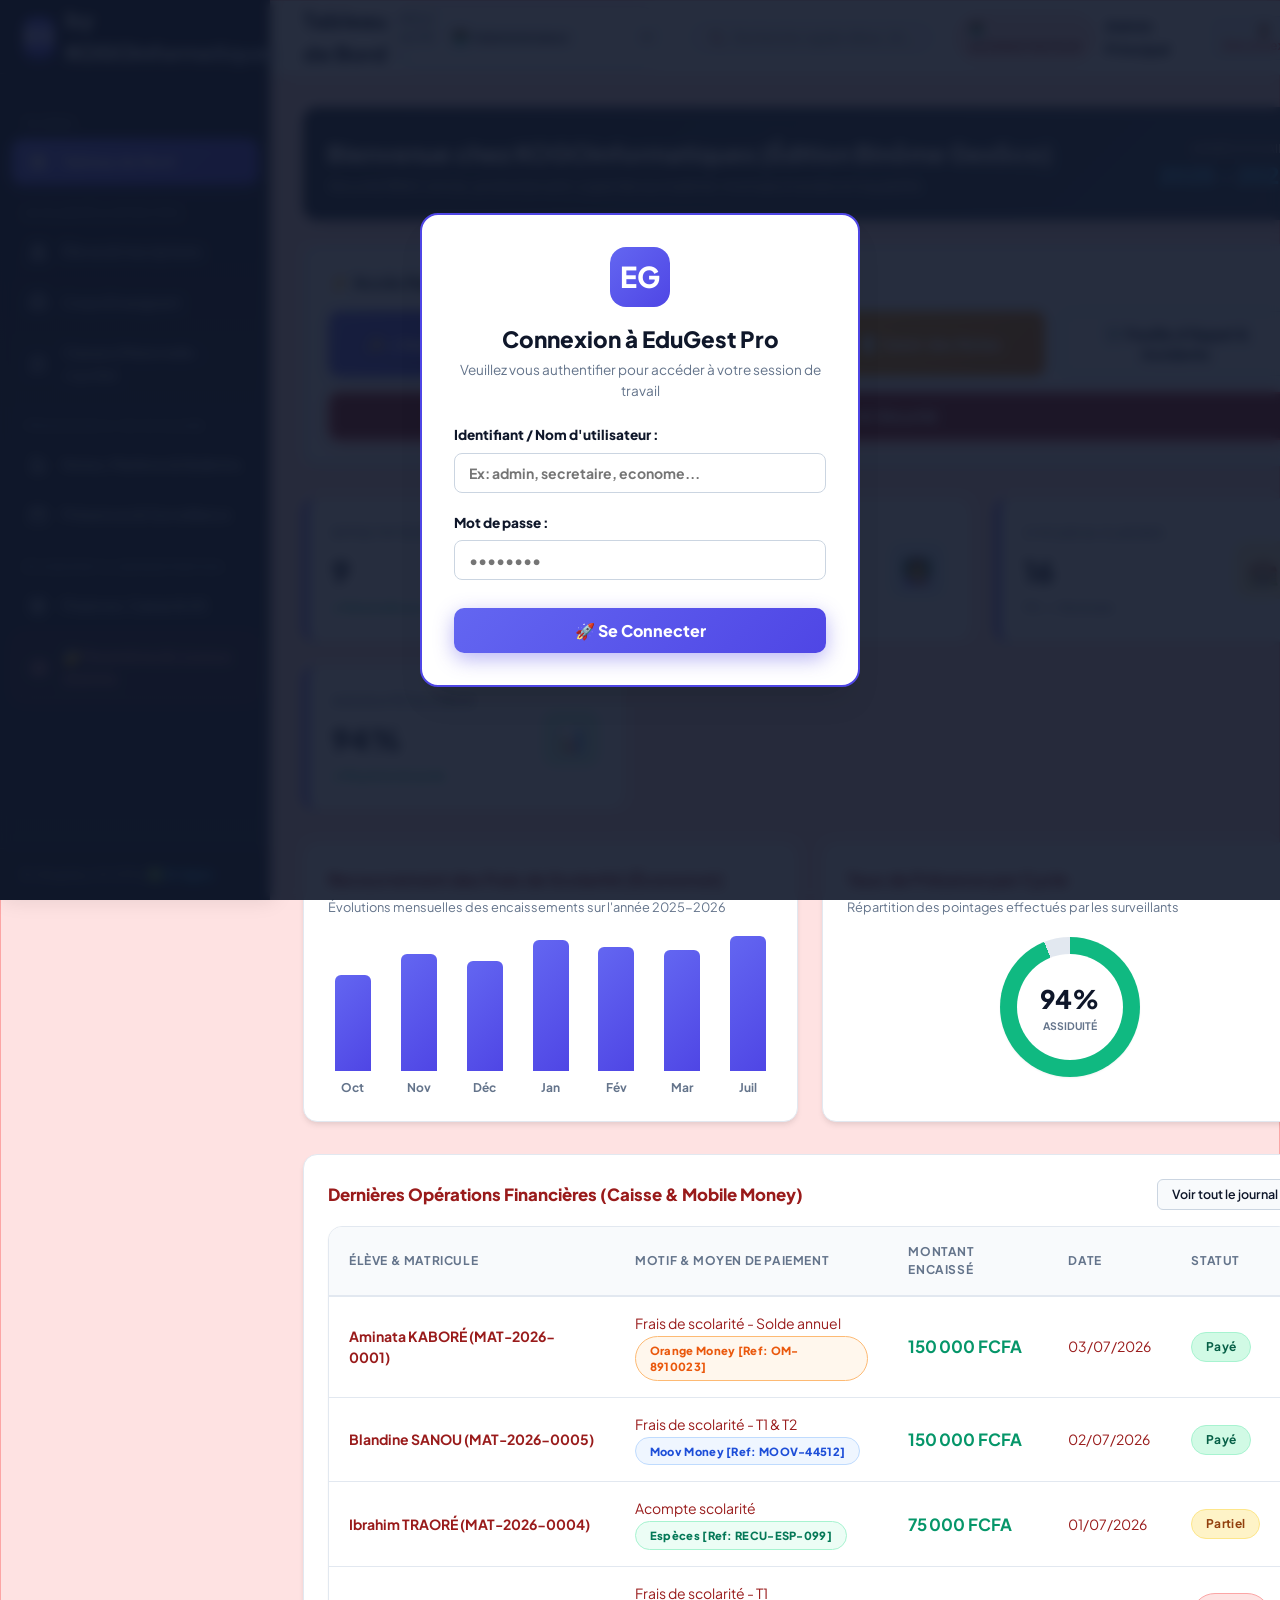
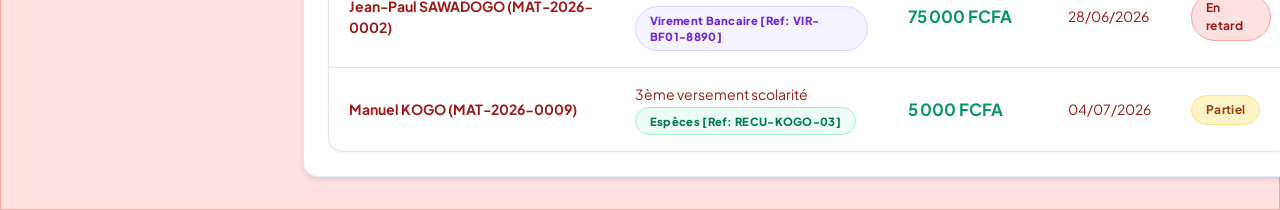
==== index.html @ 4f27eb89 "GestScolaire - Systeme de gestion scolaire multi-annees" ====
<!DOCTYPE html>
<html lang="fr">
<head>
  <meta charset="UTF-8">
  <meta name="viewport" content="width=device-width, initial-scale=1.0">
  <title>KOGOinformatiques (Maternelle à Lycée)</title>
  <link rel="stylesheet" href="styles.css?v=14.0">
</head>
<body class="role-admin">
  <div class="app-container">
    
    <!-- BARRE LATÉRALE DE NAVIGATION -->
    <aside class="sidebar">
      <div class="sidebar-header">
        <div class="logo-icon">EG</div>
        <span class="logo-text">by KOGOinformatiques</span>
      </div>
      
      <nav class="nav-menu">
        <div class="nav-section-title">Global</div>
        <a href="#" class="nav-item active" data-view="dashboard">
          <svg class="nav-icon" fill="none" stroke="currentColor" viewBox="0 0 24 24"><path stroke-linecap="round" stroke-linejoin="round" stroke-width="2" d="M4 6a2 2 0 012-2h2a2 2 0 012 2v2a2 2 0 01-2 2H6a2 2 0 01-2-2V6zM14 6a2 2 0 012-2h2a2 2 0 012 2v2a2 2 0 01-2 2h-2a2 2 0 01-2-2V6zM4 16a2 2 0 012-2h2a2 2 0 012 2v2a2 2 0 01-2 2H6a2 2 0 01-2-2v-2zM14 16a2 2 0 012-2h2a2 2 0 012 2v2a2 2 0 01-2 2h-2a2 2 0 01-2-2V6z"></path></svg>
          Tableau de Bord
        </a>
        
        <div class="nav-section-title">Scolarité & Effectifs</div>
        <a href="#" class="nav-item" data-view="students">
          <svg class="nav-icon" fill="none" stroke="currentColor" viewBox="0 0 24 24"><path stroke-linecap="round" stroke-linejoin="round" stroke-width="2" d="M12 4.354a4 4 0 110 5.292M15 21H3v-1a6 6 0 0112 0v1zm0 0h6v-1a6 6 0 00-9-5.197M13 7a4 4 0 11-8 0 4 4 0 018 0z"></path></svg>
          Élèves & Inscriptions
        </a>
        <a href="#" class="nav-item" data-view="teachers">
          <svg class="nav-icon" fill="none" stroke="currentColor" viewBox="0 0 24 24"><path stroke-linecap="round" stroke-linejoin="round" stroke-width="2" d="M21 13.255A23.931 23.931 0 0112 15c-3.183 0-6.22-.62-9-1.745M16 6V4a2 2 0 00-2-2h-4a2 2 0 00-2 2v2m4 6h.01M5 20h14a2 2 0 002-2V8a2 2 0 00-2-2H5a2 2 0 00-2 2v10a2 2 0 002 2z"></path></svg>
          Corps Enseignant
        </a>
        <a href="#" class="nav-item" data-view="classes">
          <svg class="nav-icon" fill="none" stroke="currentColor" viewBox="0 0 24 24"><path stroke-linecap="round" stroke-linejoin="round" stroke-width="2" d="M19 21V5a2 2 0 00-2-2H7a2 2 0 00-2 2v16m14 0h2m-2 0h-5m-9 0H3m2 0h5M9 7h1m-1 4h1m4-4h1m-1 4h1m-5 10v-5a1 1 0 011-1h2a 2 0 011 1v5m-4 0h4"></path></svg>
          Classes (Maternelle->Lycée)
        </a>
        
        <div class="nav-section-title">Pédagogie & Vie Scolaire</div>
        <a href="#" class="nav-item" data-view="grades">
          <svg class="nav-icon" fill="none" stroke="currentColor" viewBox="0 0 24 24"><path stroke-linecap="round" stroke-linejoin="round" stroke-width="2" d="M9 12h6m-6 4h6m2 5H7a2 2 0 01-2-2V5a2 2 0 012-2h5.586a1 1 0 01.707.293l5.414 5.414a1 1 0 01.293.707V19a2 2 0 01-2 2z"></path></svg>
          Notes, Matières & Bulletins
        </a>
        <a href="#" class="nav-item" data-view="attendance">
          <svg class="nav-icon" fill="none" stroke="currentColor" viewBox="0 0 24 24"><path stroke-linecap="round" stroke-linejoin="round" stroke-width="2" d="M8 7V3m8 4V3m-9 8h10M5 21h14a2 2 0 002-2V7a2 2 0 00-2-2H5a2 2 0 00-2 2v12a2 2 0 002 2z"></path></svg>
          Présences & Surveillance
        </a>
        
        <div class="nav-section-title">Économat & Administration</div>
        <a href="#" class="nav-item" data-view="finance">
          <svg class="nav-icon" fill="none" stroke="currentColor" viewBox="0 0 24 24"><path stroke-linecap="round" stroke-linejoin="round" stroke-width="2" d="M12 8c-1.657 0-3 .895-3 2s1.343 2 3 2 3 .895 3 2-1.343 2-3 2m0-8c1.11 0 2.08.402 2.599 1M12 8V7m0 1v8m0 0v1m0-1c-1.11 0-2.08-.402-2.599-1M21 12a9 9 0 11-18 0 9 9 0 0118 0z"></path></svg>
          Finances, Caisse & A5
        </a>
        
        <!-- ONGLET STRICTEMENT RÉSÉRVÉ À L'ADMINISTRATEUR GÉNÉRAL -->
        <a href="#" class="nav-item btn-admin-only" data-view="settings" style="border:1px dashed #ef4444; background:rgba(239, 68, 68, 0.08); color:#fca5a5;">
          <svg class="nav-icon" fill="none" stroke="currentColor" viewBox="0 0 24 24"><path stroke-linecap="round" stroke-linejoin="round" stroke-width="2" d="M10.325 4.317c.426-1.756 2.924-1.756 3.35 0a1.724 1.724 0 002.573 1.066c1.543-.94 3.31.826 2.37 2.37a1.724 1.724 0 001.065 2.572c1.756.426 1.756 2.924 0 3.35a1.724 1.724 0 00-1.066 2.573c.94 1.543-.826 3.31-2.37 2.37a1.724 1.724 0 00-2.572 1.065c-.426 1.756-2.924 1.756-3.35 0a1.724 1.724 0 00-2.573-1.066c-1.543.94-3.31-.826-2.37-2.37a1.724 1.724 0 00-1.065-2.572c-1.756-.426-1.756-2.924 0-3.35a1.724 1.724 0 001.066-2.573c-.94-1.543.826-3.31 2.37-2.37.996.608 2.296.07 2.572-1.065z"></path><path stroke-linecap="round" stroke-linejoin="round" stroke-width="2" d="M15 12a3 3 0 11-6 0 3 3 0 016 0z"></path></svg>
          🔐 Paramètres & Licence (Admin)
        </a>
      </nav>
      
      <div class="sidebar-footer">
        <span>St-Exupéry v14.0 Pro</span>
        <span style="color: #38bdf8; font-weight:700;">🟢 En ligne</span>
      </div>
    </aside>

    <!-- ZONE DU CONTENU PRINCIPAL -->
    <main class="main-content">
      <header class="header">
        <div class="header-left">
          <h1 id="page-title" class="page-title">Tableau de Bord</h1>
        </div>
        
        <div class="header-right">
          <!-- Bascule rapide facultative (Mode démo) -->
          <div class="role-selector-container" title="Bascule de test rapide (Mode démo)">
            <span style="font-size:0.75rem; color:var(--text-muted); font-weight:700;">RÔLE ACTIF :</span>
            <select id="role-selector">
              <option value="admin">🧑‍💻 Administrateur</option>
              <option value="secretaire">📋 Secrétaire</option>
              <option value="econome">💰 Économe</option>
              <option value="surveillant">🛡️ Surveillant</option>
              <option value="professeur">👨‍🏫 Enseignant</option>
              <option value="direction">👔 Directeur (Lecture Seule)</option>
            </select>
          </div>

          <div class="search-bar">
            <svg width="18" height="18" fill="none" stroke="currentColor" viewBox="0 0 24 24"><path stroke-linecap="round" stroke-linejoin="round" stroke-width="2" d="M21 21l-6-6m2-5a7 7 0 11-14 0 7 7 0 0114 0z"></path></svg>
            <input type="text" id="global-search" placeholder="Recherche rapide élève, ID...">
          </div>
          
          <!-- AFFICHAGE SESSION COMPTE CONNEXION -->
          <div class="user-profile" style="display:flex; align-items:center; gap:10px;">
            <span id="active-role-badge" class="role-badge-display role-admin">🧑‍💻 Administrateur</span>
            <span id="logged-user-name" style="font-weight:800; font-size:0.95rem; color:var(--text-main);">Admin Principal</span>
            <button class="btn-logout" onclick="logout()" title="Déconnexion sécurisée">
              🚪 Déconnexion
            </button>
          </div>
        </div>
      </header>

      <!-- CORPS DE LA PAGE -->
      <div class="page-body">

        <!-- ================= VUE 1: TABLEAU DE BORD ================= -->
        <section id="view-dashboard" class="view-section active">
          <div style="background:linear-gradient(135deg, #1e293b, #334155); color:white; padding:1.5rem; border-radius:var(--radius); margin-bottom:1.5rem; display:flex; justify-content:space-between; align-items:center; box-shadow:var(--shadow-lg);">
            <div>
              <h2 style="font-size:1.5rem; font-weight:800; margin:4px 0;">Bienvenue chez KOGOinformatiques (Édition Binôme GesSco)</h2>
              <p style="font-size:0.875rem; opacity:0.85;">Sécurité RBAC stricte, protection anti-copie liée au matériel, monnaie à rendre et traçabilité.</p>
            </div>
            <div style="text-align:right;">
              <span style="font-size:0.75rem; opacity:0.8;">ANNÉE SCOLAIRE</span>
              <div style="font-size:1.4rem; font-weight:900; color:#38bdf8;">2025 - 2026</div>
            </div>
          </div>

          <!-- BOUTONS D'ACTION RAPIDE DIRECTS SUR LE DASHBOARD -->
          <div class="card" style="margin-bottom:2rem; background:#f8fafc; border:2px solid var(--primary-light);">
            <h3 style="font-size:1.05rem; font-weight:900; margin-bottom:1rem; color:#1e293b;">⚡ Accès Rapide & Actions Immédiates</h3>
            <div style="display:flex; gap:1rem; flex-wrap:wrap;">
              <button class="btn btn-primary btn-secretaire-only" onclick="openAddStudentModal();" style="flex:1; min-width:200px; padding:12px; font-size:0.95rem; font-weight:800;">✨ + Inscrire un Élève</button>
              <button class="btn btn-success btn-econome-only" onclick="openAddPaymentModal();" style="flex:1; min-width:200px; padding:12px; font-size:0.95rem; font-weight:800;">💰 + Encaisser un Versement</button>
              <button class="btn btn-warning btn-prof-only" onclick="switchView('grades');" style="flex:1; min-width:200px; padding:12px; font-size:0.95rem; font-weight:800;">📝 Saisir des Notes</button>
              <button class="btn btn-secondary" onclick="switchView('attendance');" style="flex:1; min-width:200px; padding:12px; font-size:0.95rem; font-weight:800;">🛡️ Feuille d'Appel & Incidents</button>
              <button class="btn btn-primary btn-admin-only" onclick="switchView('settings');" style="flex:1; min-width:200px; padding:12px; font-size:0.95rem; font-weight:900; background:#991b1b; border:2px solid #ef4444; color:white; box-shadow:0 4px 15px rgba(239, 68, 68, 0.4);">🔐 Paramètres, Licence & Sécurité</button>
            </div>
          </div>

          <div class="grid-4">
            <div class="card stat-card">
              <div class="stat-info">
                <h3>Effectif Élèves</h3>
                <div id="stat-students" class="stat-value">--</div>
                <div class="stat-trend trend-up">↗ Maternelle au Lycée</div>
              </div>
              <div class="stat-icon icon-indigo">🎓</div>
            </div>
            <div class="card stat-card">
              <div class="stat-info">
                <h3>Professeurs</h3>
                <div id="stat-teachers" class="stat-value">--</div>
                <div class="stat-trend trend-up">↗ 100% actifs</div>
              </div>
              <div class="stat-icon icon-blue">👩‍🏫</div>
            </div>
            <div class="card stat-card">
              <div class="stat-info">
                <h3>Cycles & Classes</h3>
                <div id="stat-classes" class="stat-value">16</div>
                <div class="stat-trend" style="color:var(--text-muted);">PS -> Terminale</div>
              </div>
              <div class="stat-icon icon-orange">🏫</div>
            </div>
            <div class="card stat-card">
              <div class="stat-info">
                <h3>Assiduité Globale</h3>
                <div id="stat-attendance" class="stat-value">--</div>
                <div class="stat-trend trend-up">↗ Moyenne du lycée</div>
              </div>
              <div class="stat-icon icon-green">📊</div>
            </div>
          </div>

          <div class="grid-2">
            <div class="card">
              <h3 style="font-size:1.05rem; font-weight:800; margin-bottom:0.35rem;">Recouvrement des Frais de Scolarité (Économat)</h3>
              <p style="font-size:0.8rem; color:var(--text-muted);">Évolutions mensuelles des encaissements sur l'année 2025-2026</p>
              <div id="chart-revenue-container"></div>
            </div>
            <div class="card">
              <h3 style="font-size:1.05rem; font-weight:800; margin-bottom:0.35rem;">Taux de Présence par Cycle</h3>
              <p style="font-size:0.8rem; color:var(--text-muted);">Répartition des pointages effectués par les surveillants</p>
              <div id="chart-attendance-container"></div>
            </div>
          </div>

          <div class="card">
            <div style="display:flex; justify-content:space-between; align-items:center; margin-bottom:1rem;">
              <h3 style="font-size:1.05rem; font-weight:800;">Dernières Opérations Financières (Caisse & Mobile Money)</h3>
              <button class="btn btn-secondary btn-sm" onclick="switchView('finance')">Voir tout le journal</button>
            </div>
            <div class="table-container">
              <table>
                <thead>
                  <tr>
                    <th>Élève & Matricule</th>
                    <th>Motif & Moyen de Paiement</th>
                    <th>Montant Encaissé</th>
                    <th>Date</th>
                    <th>Statut</th>
                  </tr>
                </thead>
                <tbody id="dashboard-recent-activity"></tbody>
              </table>
            </div>
          </div>
        </section>

        <!-- ================= VUE 2: GESTION DES ÉLÈVES ================= -->
        <section id="view-students" class="view-section">
          <div class="filter-toolbar">
            <div class="filter-group">
              <input type="text" id="student-search" class="form-control" placeholder="Recherche nom, matricule..." style="width: 220px;">
              
              <select id="filter-cycle" class="form-control" style="width: 160px;">
                <option value="">Tous les cycles</option>
                <option value="maternelle">Maternelle</option>
                <option value="primaire">Primaire</option>
                <option value="college">Collège</option>
                <option value="lycee">Lycée</option>
              </select>

              <select id="filter-class" class="form-control" style="width: 180px;">
                <option value="">Toutes les classes</option>
              </select>
            </div>
            
            <div style="display:flex; gap:0.75rem; flex-wrap:wrap;">
              <button class="btn btn-primary btn-secretaire-only" onclick="openAddStudentModal()" style="font-size:0.95rem; font-weight:800;">✨ + Inscrire un nouvel élève</button>
              <button class="btn btn-warning btn-admin-only" onclick="promoteAllStudents()" title="Passage automatique en fin d'année">🚀 Passage de classe (Fin d'année)</button>
            </div>
          </div>

          <div class="table-container shadow-sm">
            <table>
              <thead>
                <tr>
                  <th>Matricule & Photo</th>
                  <th>Nom & Prénom / Naissance</th>
                  <th>Classe</th>
                  <th>Cycle</th>
                  <th>Moy. Passée</th>
                  <th>Scolarité / Solde</th>
                  <th>Filiation (Papa & Maman)</th>
                  <th>Actions & QR</th>
                </tr>
              </thead>
              <tbody id="students-table-body"></tbody>
            </table>
          </div>
        </section>

        <!-- ================= VUE 3: PROFESSEURS ================= -->
        <section id="view-teachers" class="view-section">
          <div class="filter-toolbar">
            <div>
              <h3 style="font-weight:800; font-size:1.1rem;">Répertoire du Personnel Enseignant</h3>
              <p style="font-size:0.8rem; color:var(--text-muted);">Enseignants autorisés à saisir les présences et les notes selon leurs classes</p>
            </div>
            <button class="btn btn-primary btn-admin-only" onclick="openAddTeacherModal()">✨ + Ajouter un enseignant</button>
          </div>
          <div class="table-container shadow-sm">
            <table>
              <thead>
                <tr>
                  <th>Nom de l'Enseignant</th>
                  <th>Matière Enseignée</th>
                  <th>Email Professionnel</th>
                  <th>Téléphone</th>
                  <th>Classes Assignées</th>
                  <th>Actions</th>
                </tr>
              </thead>
              <tbody id="teachers-table-body"></tbody>
            </table>
          </div>
        </section>

        <!-- ================= VUE 4: CLASSES & COURS ================= -->
        <section id="view-classes" class="view-section">
          <div style="margin-bottom:1.5rem; display:flex; justify-content:space-between; align-items:center;">
            <div>
              <h3 style="font-weight:800; font-size:1.2rem;">Panorama des 16 classes (Maternelle au Lycée)</h3>
              <p style="color:var(--text-muted); font-size:0.875rem;">Consultez l'état des lieux par classe ou effectuez un scan QR instantané.</p>
            </div>
          </div>
          <div id="classes-grid-container" class="grid-4"></div>
        </section>

        <!-- ================= VUE 5: NOTES, MATIÈRES & BULLETINS ================= -->
        <section id="view-grades" class="view-section">
          
          <div class="section-switcher" style="display:flex; gap:10px; margin-bottom:1.5rem; flex-wrap:wrap;">
            <button class="btn btn-secondary switch-btn active" data-target="panel-grades-entry" style="font-size:0.95rem; font-weight:800; padding:12px 20px;">📝 1. Saisie et Dépôt des Notes (Professeurs)</button>
            <button class="btn btn-secondary switch-btn" data-target="panel-subjects-config" style="font-size:0.95rem; font-weight:800; padding:12px 20px;">⚙️ 2. Configurer Matières & Coefficients (Flexibilité)</button>
            <button class="btn btn-secondary switch-btn" data-target="panel-bulletins-print" style="font-size:0.95rem; font-weight:800; padding:12px 20px;">📄 3. Générer Bulletin Officiel (A4)</button>
          </div>

          <div id="panel-grades-entry" class="sub-panel active">
            <div class="card" style="margin-bottom:1.5rem; border-left:6px solid var(--primary); background:#f8fafc;">
              <div style="display:flex; justify-content:space-between; align-items:center; flex-wrap:wrap; gap:15px;">
                <div>
                  <h3 style="font-weight:900; font-size:1.15rem; color:#0f172a; margin-bottom:4px;">📝 Espace Enseignants : Saisie des Devoirs et Compositions</h3>
                  <p style="font-size:0.85rem; color:#475569;">Sélectionnez le trimestre, votre classe et votre discipline. Les notes enregistrées ici calculent immédiatement les moyennes et rangs du bulletin correspondant.</p>
                </div>
                <div style="display:flex; gap:10px; align-items:center;">
                  <div>
                    <label style="font-size:0.75rem; font-weight:700; color:#64748b;">TRIMESTRE :</label><br>
                    <select id="grade-trimester-select" class="form-control" style="width:180px; font-weight:800; border:2px solid #4f46e5;" onchange="changeGradeTrimester(this.value)">
                      <option value="T1">1er Trimestre</option>
                      <option value="T2">2ème Trimestre</option>
                      <option value="T3">3ème Trimestre</option>
                    </select>
                  </div>
                  <div>
                    <label style="font-size:0.75rem; font-weight:700; color:#64748b;">CLASSE :</label><br>
                    <select id="prof-class-select" class="form-control" style="width:160px; font-weight:700;"></select>
                  </div>
                  <div>
                    <label style="font-size:0.75rem; font-weight:700; color:#64748b;">DISCIPLINE :</label><br>
                    <select id="prof-subject-select" class="form-control" style="width:240px; font-weight:700;"></select>
                  </div>
                </div>
              </div>
            </div>

            <div class="card">
              <div style="display:flex; justify-content:space-between; align-items:center; margin-bottom:1rem;">
                <h3 style="font-weight:800; font-size:1.05rem;">Grille de Notation par Élève</h3>
                <button class="btn btn-success btn-prof-only" onclick="saveProfGrades()" style="font-weight:900; font-size:0.95rem; padding:10px 20px;">💾 Enregistrer et Valider les Notes</button>
              </div>
              <div class="table-container shadow-sm">
                <table>
                  <thead>
                    <tr>
                      <th>Élève & Matricule</th>
                      <th>Devoir 1 / 20</th>
                      <th>Devoir 2 / 20</th>
                      <th>Compo / Examen / 20</th>
                      <th>Statut</th>
                    </tr>
                  </thead>
                  <tbody id="prof-grades-body"></tbody>
                </table>
              </div>
            </div>
          </div>

          <div id="panel-subjects-config" class="sub-panel">
            <div class="card" style="margin-bottom:1.5rem; border-left:6px solid #8b5cf6; background:#f8fafc;">
              <div style="display:flex; justify-content:space-between; align-items:center; flex-wrap:wrap; gap:15px;">
                <div>
                  <h3 style="font-weight:900; font-size:1.15rem; color:#0f172a; margin-bottom:4px;">⚙️ Flexibilité Pédagogique : Matières & Coefficients</h3>
                  <p style="font-size:0.85rem; color:#475569;">Créez et ajustez librement les matières par classe pour répondre à la diversité des programmes et établissements.</p>
                </div>
                <div style="display:flex; gap:10px; align-items:center;">
                  <div>
                    <label style="font-size:0.75rem; font-weight:700; color:#64748b;">CLASSE À CONFIGURER :</label><br>
                    <select id="sub-class-select" class="form-control" style="width:220px; font-weight:800;"></select>
                  </div>
                  <button class="btn btn-primary btn-prof-only" onclick="openAddSubjectModal()" style="font-weight:800; margin-top:16px;">✨ + Ajouter une discipline / Coef</button>
                </div>
              </div>
            </div>

            <div class="card">
              <h3 style="font-weight:800; font-size:1.05rem; margin-bottom:1rem;">Liste des Matières et Coefficients de la Classe</h3>
              <div class="table-container shadow-sm">
                <table>
                  <thead>
                    <tr>
                      <th>Discipline / Matière</th>
                      <th>Coefficient</th>
                      <th>Enseignant Responsable</th>
                      <th>Actions</th>
                    </tr>
                  </thead>
                  <tbody id="subjects-table-body"></tbody>
                </table>
              </div>
            </div>
          </div>

          <div id="panel-bulletins-print" class="sub-panel">
            <div class="filter-toolbar">
              <div class="filter-group">
                <label style="font-weight:800; font-size:0.9rem;">Sélection Élève :</label>
                <select id="bulletin-student-select" class="form-control" style="width:340px;"></select>
                <label style="font-weight:800; font-size:0.9rem; margin-left:0.5rem;">Période :</label>
                <select id="bulletin-trimester-select" class="form-control" style="width:200px; font-weight:800; border:2px solid #4f46e5;" onchange="bulletinTrimester=this.value;">
                  <option value="T1">1er Trimestre</option>
                  <option value="T2">2ème Trimestre</option>
                  <option value="T3">3ème Trimestre</option>
                  <option value="general">Bulletin Général (Annuel)</option>
                </select>
                <button class="btn btn-primary" onclick="generateBulletin()">📄 Générer Bulletin</button>
              </div>
              <button class="btn btn-secondary" onclick="printBulletin()" title="Imprimer ou Enregistrer en PDF">🖨️ Imprimer / A4 PDF</button>
            </div>
            
            <div id="bulletin-render-area">
              <div class="card" style="text-align:center; padding:4.5rem; color:var(--text-muted);">
                <div style="font-size:3.5rem; margin-bottom:1rem;">🎓</div>
                <h3 style="font-size:1.2rem; font-weight:800;">Générateur Officiel de Bulletins de Notes</h3>
                  <p style="font-size:0.9rem; max-width:500px; margin:0.5rem auto;">Sélectionnez un élève et une période ci-dessus pour générer son bulletin trimestriel ou annuel conforme avec logo, coefficients, rang, signature et cachet du Directeur.</p>
              </div>
            </div>
          </div>

        </section>

        <!-- ================= VUE 6: PRÉSENCES & SURVEILLANCE ================= -->
        <section id="view-attendance" class="view-section">
          
          <div class="section-switcher" style="display:flex; gap:10px; margin-bottom:1.5rem; flex-wrap:wrap;">
            <button class="btn btn-secondary switch-btn active" data-target="panel-att-rollcall" style="font-size:0.95rem; font-weight:800; padding:12px 20px;">📋 1. Feuille d'Appel Quotidien par Classe</button>
            <button class="btn btn-secondary switch-btn" data-target="panel-att-incidents" style="font-size:0.95rem; font-weight:800; padding:12px 20px;">🚨 2. Journal & Signalement des Incidents (Discipline)</button>
          </div>

          <!-- PANEL 1: FEUILLE D'APPEL PAR CLASSE -->
          <div id="panel-att-rollcall" class="sub-panel active">
            <div class="card" style="margin-bottom:1.5rem; border-left:6px solid #f59e0b; background:#f8fafc;">
              <div style="display:flex; justify-content:space-between; align-items:center; flex-wrap:wrap; gap:15px;">
                <div>
                  <h3 style="font-weight:900; font-size:1.15rem; color:#0f172a; margin-bottom:4px;">📋 Surveillance : Feuille d'Appel Quotidien de la Classe</h3>
                  <p style="font-size:0.85rem; color:#475569;">Sélectionnez une classe pour afficher uniquement ses élèves et pointer en un clic les présences ou retards.</p>
                </div>
                <div>
                  <label style="font-size:0.75rem; font-weight:700; color:#64748b;">CLASSE À POINTER :</label><br>
                  <select id="att-class-select" class="form-control" style="width:200px; font-weight:800;"></select>
                </div>
              </div>
            </div>

            <div class="card">
              <h3 style="font-weight:800; font-size:1.05rem; margin-bottom:1rem;">Liste d'Appel de la Classe</h3>
              <div class="table-container shadow-sm">
                <table>
                  <thead>
                    <tr>
                      <th>Élève & Matricule</th>
                      <th>Assiduité Globale</th>
                      <th>Pointage du Jour (Présent / Retard / Absent)</th>
                      <th>Discipline</th>
                    </tr>
                  </thead>
                  <tbody id="att-rollcall-body"></tbody>
                </table>
              </div>
            </div>
          </div>

          <!-- PANEL 2: JOURNAL DES INCIDENTS & INFIRMERIE -->
          <div id="panel-att-incidents" class="sub-panel">
            <div class="filter-toolbar" style="background:#f8fafc;">
              <div>
                <h3 style="font-weight:900; font-size:1.1rem; color:#0f172a;">🚨 Registre des Incidents et Événements de Vie Scolaire</h3>
                <p style="font-size:0.8rem; color:var(--text-muted);">Consultez l'historique chronologique des retards, avertissements, convocations et infirmerie.</p>
              </div>
              <button class="btn btn-warning btn-surveillant-only" onclick="openAddIncidentModal();" style="font-size:0.95rem; font-weight:800;">🚨 + Signaler un Incident ou Événement</button>
            </div>

            <div class="card">
              <div class="table-container shadow-sm">
                <table>
                  <thead>
                    <tr>
                      <th>Élève Concerné & Classe</th>
                      <th>Nature du Signalement & Date</th>
                      <th>Action</th>
                    </tr>
                  </thead>
                  <tbody id="att-incidents-body"></tbody>
                </table>
              </div>
            </div>
          </div>

        </section>

        <!-- ================= VUE 7: FINANCES, CAISSE, SCOLARITÉS & A5 ================= -->
        <section id="view-finance" class="view-section">
          
          <div class="card" style="margin-bottom:2rem; border-left:6px solid #10b981; background:#f8fafc;">
            <div style="display:flex; justify-content:space-between; align-items:center; margin-bottom:1rem; flex-wrap:wrap; gap:10px;">
              <div>
                <h3 style="font-weight:900; font-size:1.15rem; color:#0f172a;">⚙️ Tarifs Dynamiques de Scolarité par Cycle</h3>
                <p style="font-size:0.85rem; color:#475569;">Modifiez ici les frais de scolarité annuels. Chaque élève inscrit se verra attribuer automatiquement le tarif de son cycle !</p>
              </div>
              <button class="btn btn-success btn-econome-only" onclick="saveDynamicFees()" style="font-weight:800;">💾 Enregistrer les nouveaux tarifs</button>
            </div>
            <div class="table-container shadow-sm">
              <table>
                <thead>
                  <tr>
                    <th>Cycle Scolaire</th>
                    <th>Montant Scolarité Annuelle (FCFA)</th>
                    <th>Application</th>
                  </tr>
                </thead>
                <tbody id="dynamic-fees-body"></tbody>
              </table>
            </div>
          </div>

          <div class="grid-3">
            <div class="card stat-card" style="border-left-color:#10b981;">
              <div class="stat-info">
                <h3>Recettes Encaisées (T1 & T2)</h3>
                <div class="stat-value" style="color:#059669;">375 000 FCFA</div>
                <div class="stat-trend trend-up">↗ Mobile Money & Espèces</div>
              </div>
            </div>
            <div class="card stat-card" style="border-left-color:#f59e0b;">
              <div class="stat-info">
                <h3>Arriérés & Rappels à Émettre</h3>
                <div class="stat-value" style="color:#d97706;">225 000 FCFA</div>
                <div class="stat-trend">Concerne 3 élèves</div>
              </div>
            </div>
            <div class="card stat-card" style="border-left-color:#4f46e5;">
              <div class="stat-info">
                <h3>Période de Bilan Journalier</h3>
                <div style="display:flex; gap:4px; margin-top:8px;">
                  <input type="date" id="fin-start-date" class="form-control" style="padding:2px 6px; font-size:0.75rem;" value="2026-07-01">
                  <input type="date" id="fin-end-date" class="form-control" style="padding:2px 6px; font-size:0.75rem;" value="2026-07-03">
                </div>
                <button class="btn btn-sm btn-secondary" style="margin-top:6px; width:100%;" onclick="filterFinancialPeriod()">Filtrer le Bilan</button>
              </div>
            </div>
          </div>

          <!-- SÉLECTEUR A5 GARANTI INTÉGRÉ AU JOURNAL -->
          <div class="card" style="margin-bottom:1.5rem; background:#f8fafc; border:2px solid #3b82f6;">
            <div style="display:flex; justify-content:space-between; align-items:center; flex-wrap:wrap; gap:12px;">
              <div>
                <h3 style="font-size:1.1rem; font-weight:900; color:#1e3a8a; margin:0;">🖨️ Délivrance d'Actes & Reçus (Feuille A5 - Spécification Économe)</h3>
                <p style="font-size:0.8rem; color:#1d4ed8; margin:2px 0 0;">Sélectionnez un élève ci-dessous pour imprimer son état des lieux financier en un clic ou par WhatsApp.</p>
              </div>
              <div style="display:flex; gap:10px; align-items:center; flex-wrap:wrap;">
                <select id="a5-student-select" class="form-control" style="width:280px; font-weight:800; border:2px solid #3b82f6;"></select>
                <button class="btn btn-warning btn-econome-only" onclick="generateA5Reminder('rappel')" style="font-weight:900;">📄 Avis de Rappel (A5)</button>
                <button class="btn btn-primary btn-econome-only" onclick="generateA5Reminder('redevance')" style="font-weight:900;">📜 Bulletin Redevance / Non-Redevance (A5)</button>
              </div>
            </div>
          </div>

          <div class="filter-toolbar">
            <div>
              <h3 style="font-size:1.1rem; font-weight:800;">Journal des Encaissements de la Caisse</h3>
              <p style="font-size:0.8rem; color:var(--text-muted);">Suivi des versements OrangeMoney, MoovMoney, Virement et Espèces avec référence</p>
            </div>
            <div style="display:flex; gap:10px;">
              <button class="btn btn-success btn-econome-only" onclick="openAddPaymentModal()" style="font-size:0.95rem; font-weight:900; padding:10px 18px;">✨ + Enregistrer un versement</button>
              <button class="btn btn-danger btn-admin-only" onclick="purgeAllTransactions()" title="Effacer tout l'historique financier et remettre à zéro">🧹 Purger le journal</button>
            </div>
          </div>

          <div class="table-container shadow-sm">
            <table>
              <thead>
                <tr>
                  <th>Référence</th>
                  <th>Élève & Matricule</th>
                  <th>Motif & Mode de Paiement</th>
                  <th>Montant Encaissé</th>
                  <th>Date</th>
                  <th>Statut</th>
                  <th>Actions (Reçu / Supprimer)</th>
                </tr>
              </thead>
              <tbody id="finance-table-body"></tbody>
            </table>
          </div>
        </section>

        <!-- ================= VUE 8: PARAMÈTRES & UTILISATEURS (RÉSÉRVÉ À L'ADMIN SEUL) ================= -->
        <section id="view-settings" class="view-section">
          
          <!-- PROTECTION ANTI-COPIE ET LICENCE VERROUILLÉE SUR LE MATÉRIEL -->
          <div class="card" style="margin-bottom:2rem; border-left:6px solid #ef4444; background:#fff1f2;">
            <div style="display:flex; justify-content:space-between; align-items:center; flex-wrap:wrap; gap:15px;">
              <div>
                <span class="badge badge-danger" style="margin-bottom:6px;">🔐 Protection Anti-Copie & Licence Verrouillée</span>
                <h3 style="font-size:1.15rem; font-weight:900; color:#991b1b; margin:0;">Licence Logiciel liée au Matériel (Hardware Fingerprint)</h3>
                <p style="font-size:0.85rem; color:#7f1d1d; margin-top:4px;">Ce logiciel est protégé contre la copie et le piratage. Sa clé d'activation est mathématiquement verrouillée sur la carte mère et l'identifiant MAC de ce serveur.</p>
              </div>
              <div style="background:white; padding:12px 18px; border-radius:10px; border:2px solid #fca5a5; text-align:right; min-width:260px;">
                <span style="font-size:0.7rem; color:#64748b; font-weight:800; display:block;">ID MATÉRIEL SERVEUR (UUID) :</span>
                <code id="machine-id-display" style="font-size:1.15rem; font-weight:900; color:#dc2626; font-family:monospace;">8A2F-9B10-4C3D</code>
                <span id="license-status-display" style="font-size:0.75rem; color:#059669; font-weight:800; display:block; margin-top:4px;">🟢 LICENCE VALIDE (EXP: 31/07/2027)</span>
              </div>
            </div>

            <!-- BOÎTIER DE CONFIGURATION DE LA PÉRIODE DE LICENCE (ADMIN SEUL) -->
            <div style="margin-top:1.25rem; padding-top:1.25rem; border-top:1px dashed #fca5a5; display:flex; align-items:center; justify-content:space-between; flex-wrap:wrap; gap:12px;">
              <div style="display:flex; align-items:center; gap:10px; flex-wrap:wrap;">
                <label style="font-size:0.85rem; font-weight:800; color:#991b1b;">⏱️ Période de Validité (Contrat Client) :</label>
                <select id="set-license-period" class="form-control" style="width:240px; font-weight:800; border:2px solid #fca5a5; color:#7f1d1d; background:white;" onchange="updateLicensePeriodPreview()">
                  <option value="perpetual">♾️ Perpétuelle (À vie - Illimitée)</option>
                  <option value="annual" selected>🗓️ Annuelle (1 An / Année Scolaire)</option>
                  <option value="biennial">📆 Biennale (2 Ans - Renouvelable)</option>
                  <option value="demo">⏱️ Démo / Essai (6 Mois)</option>
                  <option value="custom">✏️ Date Personnalisée...</option>
                </select>
                <input type="date" id="set-license-custom-date" class="form-control" style="width:160px; display:none; font-weight:700; border:2px solid #fca5a5; background:white;">
              </div>
              <button type="button" class="btn btn-sm btn-danger" onclick="saveLicenseConfiguration()" style="font-weight:900; padding:10px 18px; box-shadow:0 4px 12px rgba(239, 68, 68, 0.35);">💾 Appliquer & Verrouiller</button>
            </div>
          </div>

          <!-- CONTRÔLE SÉCURITÉ AFFICHAGE MOTS DE PASSE & INACTIVITÉ -->
          <div class="card" style="margin-bottom:2rem; border-left:6px solid #f59e0b; background:#fffbeb;">
            <div style="display:flex; justify-content:space-between; align-items:center; flex-wrap:wrap; gap:15px;">
              <div>
                <span class="badge badge-warning" style="margin-bottom:6px;">🛡️ Sécurité & Confidentialité du Système</span>
                <h3 style="font-size:1.15rem; font-weight:900; color:#92400e; margin:0;">Configuration de l'Écran de Connexion & Verrouillage d'Inactivité</h3>
                <p style="font-size:0.85rem; color:#b45309; margin-top:4px;">En <b>Mode Production (en école)</b>, protégez les données en masquant les identifiants et en activant la fermeture automatique de session après inactivité.</p>
              </div>
              <div style="display:flex; align-items:center; gap:12px; flex-wrap:wrap;">
                <div>
                  <label style="font-size:0.75rem; font-weight:800; color:#92400e; display:block; margin-bottom:2px;">👁️ Aide de Connexion :</label>
                  <select id="set-login-security-mode" class="form-control" style="width:230px; font-weight:800; border:2px solid #fbd38d; background:white; color:#92400e;" onchange="toggleLoginSecurityMode()">
                    <option value="demo">👁️ Mode Démo (Afficher l'aide)</option>
                    <option value="production" selected>🔒 Mode Production (Masquer tout)</option>
                  </select>
                </div>
                <div>
                  <label style="font-size:0.75rem; font-weight:800; color:#92400e; display:block; margin-bottom:2px;">⏱️ Déconnexion Auto (Inactivité) :</label>
                  <select id="set-inactivity-timeout" class="form-control" style="width:210px; font-weight:800; border:2px solid #fbd38d; background:white; color:#92400e;" onchange="toggleInactivityTimeout()">
                    <option value="5">⚡ 5 Minutes (Sécurité Max)</option>
                    <option value="10">⏱️ 10 Minutes (Recommandé)</option>
                    <option value="15" selected>🛡️ 15 Minutes (Standard)</option>
                    <option value="30">⏳ 30 Minutes (Bureaux privés)</option>
                    <option value="60">☕ 60 Minutes (Longue session)</option>
                    <option value="0">♾️ Désactivé (Sans limite)</option>
                  </select>
                </div>
              </div>
            </div>
          </div>

          <div class="card" style="margin-bottom:2rem;">
            <div style="display:flex; justify-content:space-between; align-items:center; margin-bottom:1rem;">
              <div>
                <h3 style="font-size:1.15rem; font-weight:800;">👥 Comptes et Profils Utilisateurs (RBAC)</h3>
                <p style="font-size:0.85rem; color:var(--text-muted);">Gérez les identifiants de connexion et droits d'accès de chaque membre de l'école.</p>
              </div>
              <button class="btn btn-primary btn-admin-only" onclick="openAddUserModal()">✨ + Créer un profil utilisateur</button>
            </div>
            <div class="table-container shadow-sm">
              <table>
                <thead>
                  <tr>
                    <th>Nom du Membre & Email</th>
                    <th>Rôle Assigné</th>
                    <th>Identifiant (Username)</th>
                    <th>Mot de passe</th>
                    <th>Statut</th>
                    <th>Action</th>
                  </tr>
                </thead>
                <tbody id="users-table-body"></tbody>
              </table>
            </div>
          </div>

          <!-- CONFIGURATION DIRECTION ET SIGNATAIRES PAR CYCLE -->
          <div class="card" style="margin-bottom:2rem; border-left:6px solid #4f46e5;">
            <div style="display:flex; justify-content:space-between; align-items:center; flex-wrap:wrap; gap:10px; margin-bottom:1rem; border-bottom:1px solid #e2e8f0; padding-bottom:0.75rem;">
              <div>
                <h3 style="font-size:1.15rem; font-weight:900; margin:0; color:#1e1b4b;">👔 Direction et Signataires Officiels par Cycle</h3>
                <p style="font-size:0.85rem; color:var(--text-muted); margin-top:4px;">Chaque cycle scolaire (Maternelle, Primaire, Collège, Lycée) possède son propre Directeur. Le logiciel signera automatiquement les actes selon la classe de l'élève !</p>
              </div>
              <button type="button" class="btn btn-primary btn-sm btn-admin-only" onclick="saveDirectorsConfiguration()" style="font-weight:800;">💾 Enregistrer les Directeurs</button>
            </div>
            
            <div class="grid-4" style="gap:1rem;">
              <div class="form-group" style="margin-bottom:0; background:#f8fafc; padding:10px; border-radius:8px; border:1px solid #cbd5e1;">
                <label class="form-label" style="font-weight:900; color:#4f46e5; margin-bottom:4px;">👶 Maternelle (PS à GS)</label>
                <input type="text" id="set-dir-maternelle" class="form-control" style="font-weight:800; color:#1e293b;" value="Mme Aminata KINDA">
                <span style="font-size:0.7rem; color:#64748b; display:block; margin-top:4px;">Titre : Directrice Maternelle</span>
              </div>
              <div class="form-group" style="margin-bottom:0; background:#f8fafc; padding:10px; border-radius:8px; border:1px solid #cbd5e1;">
                <label class="form-label" style="font-weight:900; color:#059669; margin-bottom:4px;">👦 Primaire (CP au CM2)</label>
                <input type="text" id="set-dir-primaire" class="form-control" style="font-weight:800; color:#1e293b;" value="M. Ousmane COMPAORÉ">
                <span style="font-size:0.7rem; color:#64748b; display:block; margin-top:4px;">Titre : Directeur Primaire</span>
              </div>
              <div class="form-group" style="margin-bottom:0; background:#f8fafc; padding:10px; border-radius:8px; border:1px solid #cbd5e1;">
                <label class="form-label" style="font-weight:900; color:#d97706; margin-bottom:4px;">🧑 Collège (6ème à 3ème)</label>
                <input type="text" id="set-dir-college" class="form-control" style="font-weight:800; color:#1e293b;" value="Dr. Alassane DIARRA">
                <span style="font-size:0.7rem; color:#64748b; display:block; margin-top:4px;">Titre : Principal Collège</span>
              </div>
              <div class="form-group" style="margin-bottom:0; background:#f8fafc; padding:10px; border-radius:8px; border:1px solid #cbd5e1;">
                <label class="form-label" style="font-weight:900; color:#dc2626; margin-bottom:4px;">👨‍🎓 Lycée (2nde à Tle)</label>
                <input type="text" id="set-dir-lycee" class="form-control" style="font-weight:800; color:#1e293b;" value="M. Christian SANOU">
                <span style="font-size:0.7rem; color:#64748b; display:block; margin-top:4px;">Titre : Proviseur Lycée</span>
              </div>
            </div>
          </div>

          <div class="grid-2">
            <div class="card">
              <h3 style="font-size:1.15rem; font-weight:800; margin-bottom:1rem; border-bottom:1px solid var(--border-light); padding-bottom:0.5rem;">Configuration de l'Établissement</h3>
              <form id="form-settings" onsubmit="saveSettings(event)">
                <div class="form-group">
                  <label class="form-label">Nom du Lycée / Groupe Scolaire</label>
                  <input type="text" id="set-school-name" class="form-control" value="Lycée & Groupe Scolaire Saint-EMMANUEL">
                </div>
                <div class="form-group">
                  <label class="form-label">Devise officielle du Pays / École</label>
                  <input type="text" id="set-school-motto" class="form-control" value="Unité - Progrès - Justice">
                </div>
                <div class="form-group">
                  <label class="form-label">Année Scolaire en cours</label>
                  <input type="text" id="set-school-year" class="form-control" value="2025 - 2026">
                </div>
                <button type="submit" class="btn btn-primary btn-admin-only">Enregistrer les modifications</button>
              </form>
            </div>

            <div class="card">
              <h3 style="font-size:1.15rem; font-weight:800; margin-bottom:1rem; border-bottom:1px solid var(--border-light); padding-bottom:0.5rem;">Maintenance & Réinitialisation</h3>
              <p style="font-size:0.875rem; color:var(--text-muted); margin-bottom:1rem;">Toutes vos données d'essai sont stockées en local dans votre navigateur. Vous pouvez à tout moment les réinitialiser aux valeurs d'origine.</p>
              <button class="btn btn-danger btn-admin-only" onclick="resetDemoData()">⚠️ Réinitialiser les données d'essai</button>
            </div>
          </div>
        </section>

      </div>
    </main>
  </div>

  <!-- ================= MODALS INTERACTIVES ================= -->

  <!-- MODAL : CONNEXION SÉCURISÉE (AUTHENTIFICATION) -->
  <div id="modal-login" class="modal-overlay" style="z-index:9999; background:rgba(15, 23, 42, 0.9);">
    <div class="modal" style="max-width:440px; padding:2rem; text-align:center; border:2px solid var(--primary);">
      <div style="width:60px; height:60px; background:var(--primary-gradient); border-radius:16px; display:flex; align-items:center; justify-content:center; color:white; font-weight:900; font-size:1.8rem; margin:0 auto 1rem;">EG</div>
      <h3 style="font-size:1.4rem; font-weight:900; color:var(--text-main); margin-bottom:0.25rem;">Connexion à EduGest Pro</h3>
      <p style="font-size:0.85rem; color:var(--text-muted); margin-bottom:1.5rem;">Veuillez vous authentifier pour accéder à votre session de travail</p>
      
      <form id="form-login" onsubmit="handleLogin(event)" style="text-align:left;" autocomplete="off">
        <div id="login-error-msg" style="display:none; background:#fee2e2; color:#991b1b; padding:10px; border-radius:8px; font-size:0.85rem; font-weight:700; margin-bottom:1rem; text-align:center;"></div>
        
        <div class="form-group">
          <label class="form-label" style="font-weight:800;">Identifiant / Nom d'utilisateur :</label>
          <input type="text" id="login-username" class="form-control" placeholder="Ex: admin, secretaire, econome..." required style="padding:10px 14px; font-weight:700;" autocomplete="off">
        </div>
        
        <div class="form-group" style="margin-bottom:1.75rem;">
          <label class="form-label" style="font-weight:800;">Mot de passe :</label>
          <input type="password" id="login-password" class="form-control" placeholder="••••••••" required style="padding:10px 14px; font-weight:700;" autocomplete="new-password">
        </div>
        
        <button type="submit" class="btn btn-primary" style="width:100%; padding:12px; font-size:1rem; font-weight:900; box-shadow:0 6px 20px rgba(79, 70, 229, 0.4);">🚀 Se Connecter</button>
      </form>

      <div id="login-helper-box" style="margin-top:1.5rem; padding:12px; background:#f8fafc; border:1px dashed #cbd5e1; border-radius:10px; text-align:left; font-size:0.75rem; color:#475569; display:none;">
        <div style="display:flex; justify-content:space-between; align-items:center; margin-bottom:6px; border-bottom:1px solid #cbd5e1; padding-bottom:4px;">
          <b style="color:var(--primary);">💡 Aide de Connexion (Mode Démo) :</b>
          <span class="badge badge-warning" style="font-size:0.65rem;">Masqué en Production</span>
        </div>
        • <b>KOGOinformatiques</b> / <code style="background:#fee2e2; color:#991b1b; padding:1px 6px; border-radius:4px; font-weight:800;">••••••••</code> <i>(Mot de passe protégé)</i><br>
        • <b>admin</b> / <code style="background:#fee2e2; color:#991b1b; padding:1px 6px; border-radius:4px; font-weight:800;">••••••••</code> <i>(Mot de passe protégé)</i><br>
        • <b>secretaire</b> / <code>sec123</code> (Inscriptions & Élèves)<br>
        • <b>econome</b> / <code>eco123</code> (Caisse & A5)<br>
        • <b>surveillant</b> / <code>surv123</code> (Présences & Incidents)<br>
        • <b>professeur</b> / <code>prof123</code> (Notes & Appel)<br>
        • <b>directeur</b> / <code>dir123</code> (Lecture Seule)
      </div>
    </div>
  </div>

  <!-- Modal : Ajouter / Inscrire un élève -->
  <div id="modal-add-student" class="modal-overlay">
    <div class="modal">
      <div class="modal-header">
        <h3 class="modal-title">Inscrire un nouvel élève (Secrétariat)</h3>
        <button class="btn-close" onclick="closeAddStudentModal()">&times;</button>
      </div>
      <form id="form-add-student" onsubmit="handleAddStudent(event)">
        <div class="modal-body">
          <div style="display:flex; gap:1rem;">
            <div class="form-group" style="flex:1;">
              <label class="form-label">Cycle Scolaire *</label>
              <select id="stu-cycle" class="form-control" required>
                <option value="maternelle">Maternelle (PS, MS, GS)</option>
                <option value="primaire">Primaire (CP1 au CM2)</option>
                <option value="college">Collège (6ème à 3ème)</option>
                <option value="lycee">Lycée (2nde à Terminale)</option>
              </select>
            </div>
            <div class="form-group" style="flex:1;">
              <label class="form-label">Classe correspondante *</label>
              <select id="stu-class" class="form-control" required></select>
            </div>
          </div>

          <div style="display:flex; gap:1rem;">
            <div class="form-group" style="flex:1;">
              <label class="form-label">Nom de famille *</label>
              <input type="text" id="stu-lastname" class="form-control" placeholder="Ex: KABORÉ" required>
            </div>
            <div class="form-group" style="flex:1;">
              <label class="form-label">Prénom(s) *</label>
              <input type="text" id="stu-firstname" class="form-control" placeholder="Ex: Aminata" required>
            </div>
          </div>

          <div style="display:flex; gap:1rem;">
            <div class="form-group" style="flex:1;">
              <label class="form-label">Matricule (Auto-généré) *</label>
              <input type="text" id="stu-id" class="form-control" readonly style="background:#f1f5f9; font-weight:700; color:var(--primary);">
            </div>
            <div class="form-group" style="flex:1;">
              <label class="form-label">Tarif Scolarité (Dynamique) *</label>
              <input type="text" id="stu-fee-preview" class="form-control" readonly style="background:#ecfdf5; font-weight:800; color:#059669;" value="150 000 FCFA / an">
            </div>
          </div>

          <div style="display:flex; gap:1rem;">
            <div class="form-group" style="flex:1;">
              <label class="form-label">Sexe * & Date de Naissance (12 mois max) *</label>
              <div style="display:flex; gap:6px;">
                <select id="stu-gender" class="form-control" style="width:100px;" required>
                  <option value="F">Féminin</option>
                  <option value="M">Masculin</option>
                </select>
                <input type="date" id="stu-birthdate" class="form-control" value="2014-05-14" required>
              </div>
            </div>
            <div class="form-group" style="flex:1;">
              <label class="form-label">Moyenne passée & Redoublant</label>
              <div style="display:flex; gap:6px;">
                <input type="number" step="0.1" id="stu-average" class="form-control" placeholder="14.5" style="width:100px;">
                <select id="stu-repeating" class="form-control">
                  <option value="Non">Non</option>
                  <option value="Oui">Oui</option>
                </select>
              </div>
            </div>
          </div>

          <div class="form-group">
            <label class="form-label">École / Lycée d'origine</label>
            <input type="text" id="stu-origin" class="form-control" placeholder="Ex: École Sainte-Marie">
          </div>

          <div style="display:flex; gap:1rem; background:#f8fafc; padding:12px; border-radius:8px; border:1px solid #e2e8f0;">
            <div class="form-group" style="flex:1; margin-bottom:0;">
              <label class="form-label">Nom du Père & Téléphone *</label>
              <input type="text" id="stu-father" class="form-control" placeholder="M. Kaboré (+226 70 00 00 00)" required>
            </div>
            <div class="form-group" style="flex:1; margin-bottom:0;">
              <label class="form-label">Nom de la Mère *</label>
              <input type="text" id="stu-mother" class="form-control" placeholder="Mme. Kaboré" required>
            </div>
          </div>

          <!-- SECTION PHOTO D'IDENTITÉ / BADGE PVC -->
          <div style="margin-top:1rem; padding:12px; background:#eff6ff; border:1px dashed #3b82f6; border-radius:10px; display:flex; align-items:center; justify-content:space-between; flex-wrap:wrap; gap:12px;">
            <div style="display:flex; align-items:center; gap:12px;">
              <div id="stu-photo-preview-box" style="width:55px; height:70px; background:white; border:2px solid #3b82f6; border-radius:6px; overflow:hidden; display:flex; align-items:center; justify-content:center; font-size:1.8rem; flex-shrink:0;">👩🏾‍🎓</div>
              <div>
                <label class="form-label" style="color:#1e40af; font-weight:800; margin-bottom:2px;">📸 Photo pour Carte d'Élève & Badge :</label>
                <p style="font-size:0.75rem; color:#3b82f6; margin:0;">Format portrait ID (JPG/PNG). Capture caméra web ou fichier.</p>
                <input type="file" id="stu-photo-file" accept="image/*" class="form-control" style="font-size:0.75rem; margin-top:4px; width:220px;" onchange="handleStudentPhotoSelect(event)">
              </div>
            </div>
            <button type="button" class="btn btn-sm btn-secondary" onclick="clearStudentPhotoSelect()">❌ Effacer</button>
            <input type="hidden" id="stu-photo-base64" value="">
          </div>

        </div>
        <div class="modal-footer">
          <button type="button" class="btn btn-secondary" onclick="closeAddStudentModal()">Annuler</button>
          <button type="submit" class="btn btn-primary">Valider l'inscription & Matricule</button>
        </div>
      </form>
    </div>
  </div>

  <!-- Modal : Ajouter un professeur -->
  <div id="modal-add-teacher" class="modal-overlay">
    <div class="modal">
      <div class="modal-header">
        <h3 class="modal-title">Ajouter un enseignant</h3>
        <button class="btn-close" onclick="closeAddTeacherModal()">&times;</button>
      </div>
      <form id="form-add-teacher" onsubmit="handleAddTeacher(event)">
        <div class="modal-body">
          <div class="form-group">
            <label class="form-label">Nom et Titre *</label>
            <input type="text" id="tea-name" class="form-control" placeholder="Ex: M. Emmanuel KOGO" required>
          </div>
          <div class="form-group">
            <label class="form-label">Matière Enseignée *</label>
            <input type="text" id="tea-subject" class="form-control" placeholder="Ex: Mathématiques, SVT..." required>
          </div>
          <div class="form-group">
            <label class="form-label">Email professionnel</label>
            <input type="email" id="tea-email" class="form-control" placeholder="KOGOinformatiques@Saint-EMMANUEL.bf">
          </div>
          <div class="form-group">
            <label class="form-label">Téléphone</label>
            <input type="text" id="tea-phone" class="form-control" placeholder="+226 76 00 00 00">
          </div>
          <div class="form-group">
            <label class="form-label">Classe principale assignée</label>
            <input type="text" id="tea-classes" class="form-control" placeholder="Ex: Terminale (Tle)">
          </div>
        </div>
        <div class="modal-footer">
          <button type="button" class="btn btn-secondary" onclick="closeAddTeacherModal()">Annuler</button>
          <button type="submit" class="btn btn-primary">Enregistrer</button>
        </div>
      </form>
    </div>
  </div>

  <!-- Modal : Ajouter une matière / Coefficient -->
  <div id="modal-add-subject" class="modal-overlay">
    <div class="modal" style="max-width:500px;">
      <div class="modal-header">
        <h3 class="modal-title">Ajouter une Discipline (Flexibilité)</h3>
        <button class="btn-close" onclick="closeAddSubjectModal()">&times;</button>
      </div>
      <form id="form-add-subject" onsubmit="handleAddSubject(event)">
        <div class="modal-body">
          <div class="form-group">
            <label class="form-label">Classe cible *</label>
            <input type="text" id="new-sub-class" class="form-control" readonly style="background:#f1f5f9; font-weight:700;">
          </div>
          <div class="form-group">
            <label class="form-label">Nom de la matière *</label>
            <input type="text" id="new-sub-name" class="form-control" placeholder="Ex: Informatique / TIC, Espagnol..." required>
          </div>
          <div class="form-group">
            <label class="form-label">Coefficient *</label>
            <input type="number" min="1" max="10" id="new-sub-coef" class="form-control" value="2" required>
          </div>
          <div class="form-group">
            <label class="form-label">Enseignant Responsable</label>
            <input type="text" id="new-sub-teacher" class="form-control" placeholder="Ex: M. Christian Bazié">
          </div>
        </div>
        <div class="modal-footer">
          <button type="button" class="btn btn-secondary" onclick="closeAddSubjectModal()">Annuler</button>
          <button type="submit" class="btn btn-primary">Ajouter la matière</button>
        </div>
      </form>
    </div>
  </div>

  <!-- Modal : Signaler un Incident ou Événement de Vie Scolaire (Surveillance) -->
  <div id="modal-add-incident" class="modal-overlay">
    <div class="modal" style="max-width:500px;">
      <div class="modal-header" style="background:#fef3c7; border-bottom:1px solid #fde68a;">
        <h3 class="modal-title" style="color:#92400e;">🚨 Signaler un Incident (Vie Scolaire)</h3>
        <button class="btn-close" onclick="closeAddIncidentModal()">&times;</button>
      </div>
      <form id="form-add-incident" onsubmit="handleAddIncident(event)">
        <div class="modal-body">
          <div class="form-group">
            <label class="form-label">Élève Concerné *</label>
            <select id="inc-student-select" class="form-control" required style="font-weight:700;"></select>
          </div>
          <div class="form-group">
            <label class="form-label">Nature du Signalement *</label>
            <select id="inc-type" class="form-control" required>
              <option value="⏳ Retard">⏳ Retard non justifié</option>
              <option value="⚠️ Avertissement">⚠️ Avertissement / Incivilité</option>
              <option value="🏥 Infirmerie">🏥 Passage Infirmerie (Maux de tête, blessure...)</option>
              <option value="📞 Convocation">📞 Convocation parentale requise</option>
              <option value="🏆 Félicitations">🏆 Félicitations / Assiduité exemplaire</option>
            </select>
          </div>
          <div class="form-group">
            <label class="form-label">Observation détaillée *</label>
            <textarea id="inc-note" class="form-control" rows="3" placeholder="Ex: Arrivé avec 15 minutes de retard au cours de Mathématiques..." required></textarea>
          </div>
        </div>
        <div class="modal-footer">
          <button type="button" class="btn btn-secondary" onclick="closeAddIncidentModal()">Annuler</button>
          <button type="submit" class="btn btn-warning" style="font-weight:800;">🚨 Enregistrer au dossier</button>
        </div>
      </form>
    </div>
  </div>

  <!-- Modal : Créer un Profil Utilisateur (Admin) AVEC USERNAME & PASSWORD -->
  <div id="modal-add-user" class="modal-overlay">
    <div class="modal" style="max-width:500px;">
      <div class="modal-header">
        <h3 class="modal-title">Créer un Profil Utilisateur (RBAC)</h3>
        <button class="btn-close" onclick="closeAddUserModal()">&times;</button>
      </div>
      <form id="form-add-user" onsubmit="handleAddUser(event)">
        <div class="modal-body">
          <div class="form-group">
            <label class="form-label">Nom et Prénom *</label>
            <input type="text" id="usr-name" class="form-control" placeholder="Ex: Mme. Mariam OUEDRAOGO" required>
          </div>
          <div style="display:flex; gap:10px;">
            <div class="form-group" style="flex:1;">
              <label class="form-label">Identifiant (Username) *</label>
              <input type="text" id="usr-username" class="form-control" placeholder="Ex: eKOGO" required>
            </div>
            <div class="form-group" style="flex:1;">
              <label class="form-label">Mot de passe *</label>
              <input type="text" id="usr-pass" class="form-control" placeholder="Ex: kogo123" required>
            </div>
          </div>
          <div class="form-group">
            <label class="form-label">Rôle d'accès *</label>
            <select id="usr-role" class="form-control" required>
              <option value="secretaire">Secrétaire (Inscriptions)</option>
              <option value="econome">Économe (Caisse & A5)</option>
              <option value="surveillant">Surveillant (Présences)</option>
              <option value="professeur">Enseignant (Notes)</option>
              <option value="direction">Directeur (Lecture Seule)</option>
              <option value="admin">Administrateur (Total)</option>
            </select>
          </div>
          <div class="form-group">
            <label class="form-label">Email professionnel *</label>
            <input type="email" id="usr-email" class="form-control" placeholder="KOGO@Saint-EMMANUEL.bf" required>
          </div>
        </div>
        <div class="modal-footer">
          <button type="button" class="btn btn-secondary" onclick="closeAddUserModal()">Annuler</button>
          <button type="submit" class="btn btn-primary">Créer le compte</button>
        </div>
      </form>
    </div>
  </div>

  <!-- Modal : Encaisser un versement -->
  <div id="modal-add-payment" class="modal-overlay">
    <div class="modal">
      <div class="modal-header">
        <h3 class="modal-title">Encaisser un versement (Caisse & Mobile Money)</h3>
        <button class="btn-close" onclick="closeAddPaymentModal()">&times;</button>
      </div>
      <form id="form-add-payment" onsubmit="handleAddPayment(event)">
        <div class="modal-body">
          <div class="form-group">
            <label class="form-label">Sélectionner l'Élève *</label>
            <select id="pay-student" class="form-control" required></select>
          </div>

          <!-- CALCULATEUR DE MONNAIE À RENDRE ET CUMUL -->
          <div id="change-calc-display" style="background:#f8fafc; border:2px solid #cbd5e1; padding:12px; border-radius:10px; margin-bottom:1.25rem;"></div>
          
          <div style="display:flex; gap:1rem;">
            <div class="form-group" style="flex:1;">
              <label class="form-label">Mode de Paiement *</label>
              <select id="pay-method" class="form-control" required>
                <option value="Orange Money">🟧 Orange Money</option>
                <option value="Moov Money">🟦 Moov Money (Flooz)</option>
                <option value="Espèces">💵 Espèces au guichet</option>
                <option value="Virement Bancaire">🏛️ Virement Bancaire</option>
                <option value="Chèque">📝 Chèque</option>
              </select>
            </div>
            <div class="form-group" style="flex:1;">
              <label class="form-label">Case de Référence (N° Tx / Reçu) *</label>
              <input type="text" id="pay-ref" class="form-control" placeholder="Ex: OM-891022 ou MOOV-7761" required>
            </div>
          </div>

          <div style="display:flex; gap:1rem;">
            <div class="form-group" style="flex:1;">
              <label class="form-label">Motif / Tranche *</label>
              <select id="pay-type" class="form-control">
                <option value="Frais de scolarité - Tranche 1">Frais de scolarité - Tranche 1</option>
                <option value="Frais de scolarité - Tranche 2">Frais de scolarité - Tranche 2</option>
                <option value="Frais de scolarité - Solde annuel">Solde annuel de scolarité</option>
                <option value="Acompte scolarité / Cantine">Acompte scolarité / Cantine</option>
              </select>
            </div>
            <div class="form-group" style="flex:1;">
              <label class="form-label">Montant Encaissé (FCFA) *</label>
              <input type="number" id="pay-amount" class="form-control" placeholder="Ex: 75000" required>
            </div>
          </div>

          <div class="form-group">
            <label class="form-label">Statut du Paiement *</label>
            <select id="pay-status" class="form-control">
              <option value="Payé">Payé (Intégral / À jour)</option>
              <option value="Partiel">Partiel / Acompte</option>
            </select>
          </div>
        </div>
        <div class="modal-footer">
          <button type="button" class="btn btn-secondary" onclick="closeAddPaymentModal()">Annuler</button>
          <button type="submit" class="btn btn-success">Encaisser & Délivrer le Reçu A5</button>
        </div>
      </form>
    </div>
  </div>

  <!-- Modal : Carte d'Élève avec Code QR -->
  <div id="modal-student-card" class="modal-overlay">
    <div class="modal" style="max-width:500px;">
      <div class="modal-header">
        <h3 class="modal-title">🪪 Carte d'Élève Officielle & Code QR</h3>
        <button class="btn-close" onclick="closeStudentCardModal()">&times;</button>
      </div>
      <div class="modal-body" id="student-card-render"></div>
      <div class="modal-footer" style="justify-content:space-between; flex-wrap:wrap; gap:10px;">
        <div style="display:flex; align-items:center; gap:8px;">
          <label class="btn btn-sm btn-secondary" style="margin:0; cursor:pointer; font-weight:800; background:#eff6ff; color:#1d4ed8; border:1px solid #3b82f6; box-shadow:0 2px 6px rgba(59,130,246,0.2);">
            📸 Modifier la Photo
            <input type="file" id="card-photo-upload" accept="image/*" style="display:none;" onchange="updateCardPhoto(event)">
          </label>
        </div>
        <div style="display:flex; gap:8px;">
          <button type="button" class="btn btn-secondary" onclick="closeStudentCardModal()">Fermer</button>
          <button type="button" class="btn btn-primary" onclick="printStudentCard()">🖨️ Imprimer le Badge</button>
        </div>
      </div>
    </div>
  </div>

  <!-- Modal : Impressions Format A5 (AVEC WHATSAPP ET SMS DIRECTS) -->
  <div id="modal-a5-print" class="modal-overlay">
    <div class="modal" style="max-width:650px;">
      <div class="modal-header">
        <h3 class="modal-title">🖨️ Document Officiel (Format Feuille A5) & Envoi Direct</h3>
        <button class="btn-close" onclick="closeA5Modal()">&times;</button>
      </div>
      <div class="modal-body" id="a5-render-area" style="padding:10px; background:#e2e8f0;"></div>
      <div class="modal-footer">
        <button type="button" class="btn btn-secondary" onclick="closeA5Modal()">Fermer</button>
        <button type="button" class="btn btn-warning" onclick="printA5()">🖨️ Imprimer en A5 (`Ctrl+P`)</button>
      </div>
    </div>
  </div>

  <!-- CONTENEUR DE TOASTS -->
  <div id="toast-container" class="toast-container"></div>

  <script src="app.js?v=14.0"></script>
  <script>
    document.addEventListener("DOMContentLoaded", () => {
      if (typeof populateA5StudentSelect === "function") {
        populateA5StudentSelect();
      }
    });
  </script>
<script defer src="https://static.cloudflareinsights.com/beacon.min.js/v4513226cdae34746b4dedf0b4dfa099e1781791509496" integrity="sha512-ZE9pZaUXND66v380QUtch/5sE9tPFh2zg45pR2PB0CVkCtOREv2AJKkSidISWkysEuQ0EH8faUU5du78bx87UQ==" data-cf-beacon='{"version":"2024.11.0","token":"1954b47c125f43f8b4338b3c4f804e4f","server_timing":{"name":{"cfCacheStatus":true,"cfEdge":true,"cfExtPri":true,"cfL4":true,"cfOrigin":true,"cfSpeedBrain":true},"location_startswith":null}}' crossorigin="anonymous"></script>
<script>(function(){function c(){var b=a.contentDocument||a.contentWindow.document;if(b){var d=b.createElement('script');d.innerHTML="window.__CF$cv$params={r:'a166c3a80d17c534',t:'MTc4MzI1ODY0NQ=='};var a=document.createElement('script');a.src='/cdn-cgi/challenge-platform/scripts/jsd/main.js';document.getElementsByTagName('head')[0].appendChild(a);";b.getElementsByTagName('head')[0].appendChild(d)}}if(document.body){var a=document.createElement('iframe');a.height=1;a.width=1;a.style.position='absolute';a.style.top=0;a.style.left=0;a.style.border='none';a.style.visibility='hidden';document.body.appendChild(a);if('loading'!==document.readyState)c();else if(window.addEventListener)document.addEventListener('DOMContentLoaded',c);else{var e=document.onreadystatechange||function(){};document.onreadystatechange=function(b){e(b);'loading'!==document.readyState&&(document.onreadystatechange=e,c())}}}})();</script></body>
</html>
---- styles.css ----
/* ==========================================================================
   EduGest Pro - Système de Design & Styles CSS Moderne (V4.0 Enterprise)
   ========================================================================== */

@import url('https://fonts.googleapis.com/css2?family=Plus+Jakarta+Sans:wght@300;400;500;600;700;800&display=swap');

:root {
  --primary: #4f46e5;
  --primary-hover: #4338ca;
  --primary-light: #e0e7ff;
  --primary-gradient: linear-gradient(135deg, #6366f1 0%, #4f46e5 100%);
  
  --secondary: #0ea5e9;
  --secondary-light: #e0f2fe;
  
  --success: #10b981;
  --success-light: #d1fae5;
  --warning: #f59e0b;
  --warning-light: #fef3c7;
  --danger: #ef4444;
  --danger-light: #fee2e2;
  --purple: #8b5cf6;
  --purple-light: #ede9fe;
  
  /* Moyens de paiement couleurs */
  --orange-money: #ff7900;
  --moov-money: #0066cc;
  
  --bg-main: #f1f5f9;
  --bg-card: #ffffff;
  --text-main: #0f172a;
  --text-muted: #64748b;
  --border: #cbd5e1;
  --border-light: #e2e8f0;
  
  --sidebar-width: 270px;
  --header-height: 74px;
  --shadow-sm: 0 1px 2px 0 rgba(0, 0, 0, 0.05);
  --shadow: 0 4px 6px -1px rgba(0, 0, 0, 0.08), 0 2px 4px -1px rgba(0, 0, 0, 0.04);
  --shadow-lg: 0 10px 25px -5px rgba(0, 0, 0, 0.1), 0 8px 10px -6px rgba(0, 0, 0, 0.05);
  --shadow-xl: 0 20px 30px -10px rgba(0, 0, 0, 0.15);
  --radius: 14px;
  --radius-sm: 8px;
  --transition: all 0.2s ease-in-out;
}

* {
  box-sizing: border-box;
  margin: 0;
  padding: 0;
}

body {
  font-family: 'Plus Jakarta Sans', -apple-system, BlinkMacSystemFont, "Segoe UI", Roboto, sans-serif;
  background-color: var(--bg-main);
  color: var(--text-main);
  line-height: 1.5;
  overflow-x: hidden;
}

/* --- Indicateurs de Rôle / Mode Lecture Seule --- */
body.role-direction .no-dir-access {
  display: none !important;
}
body.role-direction .input-readonly-dir {
  pointer-events: none;
  opacity: 0.8;
}
.role-badge-display {
  display: inline-flex;
  align-items: center;
  gap: 6px;
  padding: 4px 12px;
  border-radius: 20px;
  font-size: 0.75rem;
  font-weight: 700;
  text-transform: uppercase;
  letter-spacing: 0.5px;
}
.role-admin { background-color: #fee2e2; color: #991b1b; border: 1px solid #fca5a5; }
.role-secretaire { background-color: #e0e7ff; color: #3730a3; border: 1px solid #c7d2fe; }
.role-econome { background-color: #d1fae5; color: #065f46; border: 1px solid #a7f3d0; }
.role-surveillant { background-color: #fef3c7; color: #92400e; border: 1px solid #fde68a; }
.role-professeur { background-color: #ede9fe; color: #5b21b6; border: 1px solid #ddd6fe; }
.role-direction { background-color: #e0f2fe; color: #0369a1; border: 1px solid #bae6fd; }

/* --- Layout Principal --- */
.app-container {
  display: flex;
  min-height: 100vh;
}

.sidebar {
  width: var(--sidebar-width);
  background: linear-gradient(180deg, #0f172a 0%, #1e293b 100%);
  color: #f8fafc;
  position: fixed;
  top: 0;
  left: 0;
  bottom: 0;
  display: flex;
  flex-direction: column;
  z-index: 50;
  transition: var(--transition);
  box-shadow: 4px 0 20px rgba(0,0,0,0.1);
}

.sidebar-header {
  height: var(--header-height);
  display: flex;
  align-items: center;
  padding: 0 1.5rem;
  border-bottom: 1px solid rgba(255,255,255,0.08);
  gap: 0.75rem;
}

.logo-icon {
  width: 40px;
  height: 40px;
  background: var(--primary-gradient);
  border-radius: 10px;
  display: flex;
  align-items: center;
  justify-content: center;
  color: white;
  font-weight: 800;
  font-size: 1.35rem;
  box-shadow: 0 4px 10px rgba(79, 70, 229, 0.4);
}

.logo-text {
  font-size: 1.35rem;
  font-weight: 800;
  letter-spacing: -0.5px;
  background: linear-gradient(to right, #ffffff, #94a3b8);
  -webkit-background-clip: text;
  -webkit-text-fill-color: transparent;
}

.nav-menu {
  padding: 1.25rem 0.75rem;
  flex-grow: 1;
  overflow-y: auto;
}

.nav-section-title {
  font-size: 0.7rem;
  text-transform: uppercase;
  color: #64748b;
  font-weight: 700;
  padding: 0 0.75rem 0.5rem;
  margin-top: 1.25rem;
  letter-spacing: 1px;
}

.nav-item {
  display: flex;
  align-items: center;
  gap: 0.875rem;
  padding: 0.75rem 1rem;
  color: #cbd5e1;
  text-decoration: none;
  border-radius: 10px;
  font-weight: 500;
  font-size: 0.9rem;
  margin-bottom: 0.3rem;
  cursor: pointer;
  transition: var(--transition);
}

.nav-item:hover {
  background-color: rgba(255,255,255,0.06);
  color: #ffffff;
  transform: translateX(3px);
}

.nav-item.active {
  background: var(--primary-gradient);
  color: #ffffff;
  font-weight: 600;
  box-shadow: 0 4px 15px rgba(79, 70, 229, 0.35);
}

.nav-icon {
  width: 20px;
  height: 20px;
  flex-shrink: 0;
}

.sidebar-footer {
  padding: 1rem 1.25rem;
  border-top: 1px solid rgba(255,255,255,0.08);
  font-size: 0.8rem;
  color: #94a3b8;
  background: rgba(0,0,0,0.2);
}

/* --- Main Content Area --- */
.main-content {
  margin-left: var(--sidebar-width);
  flex-grow: 1;
  display: flex;
  flex-direction: column;
  min-height: 100vh;
}

.header {
  height: var(--header-height);
  background-color: var(--bg-card);
  border-bottom: 1px solid var(--border-light);
  display: flex;
  align-items: center;
  justify-content: space-between;
  padding: 0 2rem;
  position: sticky;
  top: 0;
  z-index: 40;
  box-shadow: var(--shadow-sm);
}

.header-left {
  display: flex;
  align-items: center;
  gap: 1.25rem;
}

.page-title {
  font-size: 1.35rem;
  font-weight: 800;
  color: var(--text-main);
}

.header-right {
  display: flex;
  align-items: center;
  gap: 1.25rem;
}

/* Simulateur de Rôle */
.role-selector-container {
  display: flex;
  align-items: center;
  background: #f8fafc;
  border: 1px solid var(--border);
  border-radius: 30px;
  padding: 4px 12px;
  gap: 8px;
}

.role-selector-container select {
  border: none;
  background: transparent;
  font-weight: 700;
  font-size: 0.85rem;
  color: var(--text-main);
  outline: none;
  cursor: pointer;
  padding: 2px 4px;
}

.search-bar {
  display: flex;
  align-items: center;
  background-color: var(--bg-main);
  border: 1px solid var(--border);
  border-radius: 25px;
  padding: 0.45rem 1.25rem;
  width: 280px;
  transition: var(--transition);
}
.search-bar:focus-within {
  border-color: var(--primary);
  box-shadow: 0 0 0 3px var(--primary-light);
  width: 320px;
}

.search-bar input {
  border: none;
  background: transparent;
  outline: none;
  width: 100%;
  margin-left: 0.5rem;
  font-size: 0.875rem;
  color: var(--text-main);
}

.user-profile {
  display: flex;
  align-items: center;
  gap: 0.75rem;
}

.avatar {
  width: 42px;
  height: 42px;
  border-radius: 50%;
  background: var(--primary-gradient);
  color: white;
  display: flex;
  align-items: center;
  justify-content: center;
  font-weight: 700;
  font-size: 0.95rem;
  box-shadow: 0 2px 8px rgba(79, 70, 229, 0.3);
}

.btn-logout {
  background: #f1f5f9;
  border: 1px solid #cbd5e1;
  color: #ef4444;
  padding: 6px 12px;
  border-radius: 8px;
  font-size: 0.8rem;
  font-weight: 700;
  cursor: pointer;
  display: flex;
  align-items: center;
  gap: 4px;
  transition: var(--transition);
}
.btn-logout:hover {
  background: #fee2e2;
  border-color: #ef4444;
}

/* --- Container Page --- */
.page-body {
  padding: 2rem;
  flex-grow: 1;
}

.view-section {
  display: none;
  animation: fadeInUp 0.25s ease forwards;
}

.view-section.active {
  display: block;
}

@keyframes fadeInUp {
  from { opacity: 0; transform: translateY(8px); }
  to { opacity: 1; transform: translateY(0); }
}

/* --- Sélecteurs de sections robustes (remplace les onglets cachés) --- */
.section-switcher {
  display: flex;
  gap: 0.75rem;
  margin-bottom: 1.75rem;
  flex-wrap: wrap;
  background: #f8fafc;
  padding: 8px;
  border-radius: 12px;
  border: 1px solid var(--border);
}
.switch-btn {
  flex: 1;
  min-width: 240px;
  padding: 0.85rem 1.25rem;
  font-weight: 800;
  font-size: 0.95rem;
  background: transparent;
  border: none;
  border-radius: 10px;
  color: var(--text-muted);
  cursor: pointer;
  transition: var(--transition);
  display: flex;
  align-items: center;
  justify-content: center;
  gap: 10px;
}
.switch-btn:hover { background: rgba(79, 70, 229, 0.08); color: var(--primary); }
.switch-btn.active {
  background: var(--primary-gradient);
  color: white;
  box-shadow: 0 4px 12px rgba(79, 70, 229, 0.3);
}

.sub-panel { display: none; }
.sub-panel.active { display: block; animation: fadeIn 0.2s ease; }

@keyframes fadeIn {
  from { opacity: 0; }
  to { opacity: 1; }
}

/* --- Composants UI : Cartes, Boutons, Badges --- */
.grid-4 {
  display: grid;
  grid-template-columns: repeat(auto-fit, minmax(240px, 1fr));
  gap: 1.5rem;
  margin-bottom: 2rem;
}

.grid-3 {
  display: grid;
  grid-template-columns: repeat(auto-fit, minmax(300px, 1fr));
  gap: 1.5rem;
  margin-bottom: 2rem;
}

.grid-2 {
  display: grid;
  grid-template-columns: repeat(auto-fit, minmax(450px, 1fr));
  gap: 1.5rem;
  margin-bottom: 2rem;
}

.card {
  background-color: var(--bg-card);
  border: 1px solid var(--border-light);
  border-radius: var(--radius);
  padding: 1.5rem;
  box-shadow: var(--shadow);
  transition: var(--transition);
}
.card:hover {
  box-shadow: var(--shadow-lg);
}

.stat-card {
  display: flex;
  align-items: center;
  justify-content: space-between;
  border-left: 5px solid var(--primary);
}

.stat-info h3 {
  font-size: 0.85rem;
  color: var(--text-muted);
  font-weight: 600;
  text-transform: uppercase;
  letter-spacing: 0.5px;
  margin-bottom: 0.35rem;
}

.stat-info .stat-value {
  font-size: 1.85rem;
  font-weight: 800;
  color: var(--text-main);
}

.stat-info .stat-trend {
  font-size: 0.75rem;
  margin-top: 0.35rem;
  display: flex;
  align-items: center;
  gap: 0.35rem;
  font-weight: 600;
}

.trend-up { color: var(--success); }
.trend-down { color: var(--danger); }

.stat-icon {
  width: 58px;
  height: 58px;
  border-radius: 14px;
  display: flex;
  align-items: center;
  justify-content: center;
  font-size: 1.6rem;
}

.icon-blue { background-color: var(--secondary-light); color: var(--secondary); }
.icon-indigo { background-color: var(--primary-light); color: var(--primary); }
.icon-green { background-color: var(--success-light); color: var(--success); }
.icon-orange { background-color: var(--warning-light); color: #d97706; }
.icon-purple { background-color: var(--purple-light); color: var(--purple); }

/* Boutons */
.btn {
  display: inline-flex;
  align-items: center;
  justify-content: center;
  gap: 0.5rem;
  padding: 0.65rem 1.35rem;
  font-size: 0.875rem;
  font-weight: 600;
  border-radius: 10px;
  border: none;
  cursor: pointer;
  transition: var(--transition);
  text-decoration: none;
  font-family: inherit;
}

.btn-primary {
  background: var(--primary-gradient);
  color: white;
  box-shadow: 0 4px 10px rgba(79, 70, 229, 0.25);
}
.btn-primary:hover { transform: translateY(-1px); box-shadow: 0 6px 15px rgba(79, 70, 229, 0.35); }

.btn-secondary {
  background-color: #f8fafc;
  color: var(--text-main);
  border: 1px solid var(--border);
}
.btn-secondary:hover { background-color: #f1f5f9; border-color: #94a3b8; }

.btn-success {
  background: linear-gradient(135deg, #10b981 0%, #059669 100%);
  color: white;
  box-shadow: 0 4px 10px rgba(16, 185, 129, 0.25);
}
.btn-success:hover { transform: translateY(-1px); box-shadow: 0 6px 15px rgba(16, 185, 129, 0.35); }

.btn-danger {
  background: linear-gradient(135deg, #ef4444 0%, #dc2626 100%);
  color: white;
  box-shadow: 0 4px 10px rgba(239, 68, 68, 0.25);
}
.btn-danger:hover { transform: translateY(-1px); box-shadow: 0 6px 15px rgba(239, 68, 68, 0.35); }

.btn-warning {
  background: linear-gradient(135deg, #f59e0b 0%, #d97706 100%);
  color: white;
}

.btn-sm {
  padding: 0.4rem 0.85rem;
  font-size: 0.78rem;
  border-radius: 6px;
}

/* Tables et Listes */
.table-container {
  overflow-x: auto;
  border: 1px solid var(--border-light);
  border-radius: var(--radius);
  background-color: var(--bg-card);
  box-shadow: var(--shadow-sm);
}

table {
  width: 100%;
  border-collapse: collapse;
  text-align: left;
}

thead {
  background-color: #f8fafc;
  border-bottom: 2px solid var(--border-light);
}

th {
  padding: 1rem 1.25rem;
  font-size: 0.75rem;
  font-weight: 700;
  text-transform: uppercase;
  color: var(--text-muted);
  letter-spacing: 0.05em;
}

td {
  padding: 1rem 1.25rem;
  font-size: 0.875rem;
  border-bottom: 1px solid var(--border-light);
  vertical-align: middle;
}

tr:last-child td { border-bottom: none; }
tr:hover { background-color: #f8fafc; }

/* Badges */
.badge {
  display: inline-flex;
  align-items: center;
  padding: 0.3rem 0.85rem;
  font-size: 0.75rem;
  font-weight: 700;
  border-radius: 9999px;
  letter-spacing: 0.3px;
}

.badge-success { background-color: var(--success-light); color: #065f46; border: 1px solid #a7f3d0; }
.badge-warning { background-color: var(--warning-light); color: #92400e; border: 1px solid #fde68a; }
.badge-danger { background-color: var(--danger-light); color: #991b1b; border: 1px solid #fca5a5; }
.badge-info { background-color: var(--primary-light); color: #3730a3; border: 1px solid #c7d2fe; }
.badge-purple { background-color: var(--purple-light); color: #5b21b6; border: 1px solid #ddd6fe; }

/* Badges méthodes de paiement */
.badge-om { background-color: #fff7ed; color: #ea580c; border: 1px solid #fdba74; font-weight:800; }
.badge-moov { background-color: #eff6ff; color: #1d4ed8; border: 1px solid #bfdbfe; font-weight:800; }
.badge-vir { background-color: #f5f3ff; color: #6d28d9; border: 1px solid #ddd6fe; font-weight:800; }
.badge-esp { background-color: #ecfdf5; color: #047857; border: 1px solid #a7f3d0; font-weight:800; }

/* Formulaire et Modals */
.form-group {
  margin-bottom: 1.25rem;
}

.form-label {
  display: block;
  font-size: 0.85rem;
  font-weight: 700;
  margin-bottom: 0.45rem;
  color: var(--text-main);
}

.form-control {
  width: 100%;
  padding: 0.65rem 1rem;
  font-size: 0.875rem;
  border: 1px solid var(--border);
  border-radius: 8px;
  background-color: #ffffff;
  color: var(--text-main);
  outline: none;
  transition: var(--transition);
  font-family: inherit;
}

.form-control:focus {
  border-color: var(--primary);
  box-shadow: 0 0 0 3px var(--primary-light);
}

.modal-overlay {
  position: fixed;
  top: 0;
  left: 0;
  right: 0;
  bottom: 0;
  background-color: rgba(15, 23, 42, 0.75);
  backdrop-filter: blur(6px);
  display: flex;
  align-items: center;
  justify-content: center;
  z-index: 1000;
  opacity: 0;
  visibility: hidden;
  transition: var(--transition);
}

.modal-overlay.active {
  opacity: 1;
  visibility: visible;
}

.modal {
  background-color: var(--bg-card);
  border-radius: 18px;
  width: 100%;
  max-width: 680px;
  max-height: 90vh;
  overflow-y: auto;
  box-shadow: var(--shadow-xl);
  transform: scale(0.92);
  transition: var(--transition);
}

.modal-overlay.active .modal {
  transform: scale(1);
}

.modal-header {
  padding: 1.5rem 1.75rem;
  border-bottom: 1px solid var(--border-light);
  display: flex;
  align-items: center;
  justify-content: space-between;
  background: #f8fafc;
  border-radius: 18px 18px 0 0;
}

.modal-title { font-size: 1.25rem; font-weight: 800; color: var(--text-main); }

.btn-close {
  background: none;
  border: none;
  font-size: 1.75rem;
  cursor: pointer;
  color: var(--text-muted);
  line-height: 1;
}

.modal-body { padding: 1.75rem; }
.modal-footer {
  padding: 1.25rem 1.75rem;
  border-top: 1px solid var(--border-light);
  display: flex;
  justify-content: flex-end;
  gap: 0.875rem;
  background-color: #f8fafc;
  border-radius: 0 0 18px 18px;
}

/* Toolbar de filtrage */
.filter-toolbar {
  display: flex;
  flex-wrap: wrap;
  gap: 1rem;
  align-items: center;
  justify-content: space-between;
  margin-bottom: 1.5rem;
  background-color: var(--bg-card);
  padding: 1.25rem 1.5rem;
  border-radius: var(--radius);
  border: 1px solid var(--border-light);
  box-shadow: var(--shadow-sm);
}

.filter-group {
  display: flex;
  gap: 0.875rem;
  align-items: center;
  flex-wrap: wrap;
}

/* --- CARTE D'ÉLÈVE AVEC QR CODE --- */
.id-card-container {
  display: flex;
  justify-content: center;
  margin: 1.5rem 0;
}
.id-card {
  width: 380px;
  background: linear-gradient(135deg, #ffffff 0%, #f8fafc 100%);
  border: 2px solid #334155;
  border-radius: 16px;
  overflow: hidden;
  box-shadow: var(--shadow-xl);
  position: relative;
}
.id-card-header {
  background: var(--primary-gradient);
  color: white;
  padding: 12px 16px;
  text-align: center;
  display: flex;
  align-items: center;
  justify-content: space-between;
}
.id-card-header h4 { font-size: 0.95rem; font-weight: 800; margin: 0; text-transform: uppercase; }
.id-card-header span { font-size: 0.7rem; opacity: 0.9; }
.id-card-body {
  padding: 16px;
  display: flex;
  gap: 16px;
  align-items: center;
}
.id-card-photo {
  width: 90px;
  height: 110px;
  background-color: #e2e8f0;
  border: 2px solid var(--primary);
  border-radius: 8px;
  overflow: hidden;
  display: flex;
  align-items: center;
  justify-content: center;
  font-size: 2.5rem;
  flex-shrink: 0;
  background-size: cover;
  background-position: center;
}
.id-card-info { flex-grow: 1; font-size: 0.8rem; line-height: 1.4; }
.id-card-info strong { color: var(--primary); font-size: 0.95rem; display: block; margin-bottom: 2px; }
.id-card-footer {
  background: #f1f5f9;
  border-top: 1px dashed #cbd5e1;
  padding: 10px 16px;
  display: flex;
  align-items: center;
  justify-content: space-between;
}
.qr-box {
  width: 64px;
  height: 64px;
  background: white;
  border: 1px solid #94a3b8;
  padding: 4px;
  border-radius: 6px;
  display: flex;
  align-items: center;
  justify-content: center;
}

/* --- FORMAT A5 : AVIS DE RAPPEL & REDEVANCE & REÇU DE CAISSE --- */
.print-a5-sheet {
  width: 148mm;
  min-height: 210mm;
  padding: 15mm;
  margin: 1rem auto;
  background: white;
  border: 1px solid #cbd5e1;
  box-shadow: var(--shadow-lg);
  font-size: 11pt;
  line-height: 1.4;
  position: relative;
  color: #0f172a;
}
.a5-header {
  text-align: center;
  border-bottom: 2px solid #0f172a;
  padding-bottom: 10px;
  margin-bottom: 15px;
}
.a5-title {
  font-size: 13pt;
  font-weight: 800;
  text-transform: uppercase;
  margin: 10px 0;
  padding: 6px;
  background: #f1f5f9;
  border: 1px solid #0f172a;
  text-align: center;
}
.a5-box {
  border: 1px solid #94a3b8;
  padding: 12px;
  border-radius: 6px;
  margin-bottom: 15px;
  background: #f8fafc;
}

/* --- FORMAT A4 : BULLETIN DE NOTES OFFICIEL --- */
.bulletin-preview {
  width: 210mm;
  min-height: 297mm;
  padding: 20mm;
  margin: 1rem auto;
  background: white;
  border: 2px solid #0f172a;
  box-shadow: var(--shadow-xl);
  color: #0f172a;
  position: relative;
}
.bulletin-header-top {
  display: flex;
  justify-content: space-between;
  align-items: flex-start;
  border-bottom: 3px double #0f172a;
  padding-bottom: 15px;
  margin-bottom: 20px;
}
.bulletin-school-col { text-align: left; font-size: 10pt; }
.bulletin-motto-col { text-align: right; font-size: 10pt; }
.bulletin-motto-col strong { font-size: 11pt; display: block; text-transform: uppercase; }
.bulletin-student-box {
  border: 2px solid #0f172a;
  padding: 15px;
  border-radius: 8px;
  margin-bottom: 20px;
  display: flex;
  justify-content: space-between;
  background: #f8fafc;
}

/* Alertes / Notifications */
.toast-container {
  position: fixed;
  bottom: 25px;
  right: 25px;
  z-index: 2000;
  display: flex;
  flex-direction: column;
  gap: 12px;
}

.toast {
  background-color: #0f172a;
  color: white;
  padding: 14px 22px;
  border-radius: 12px;
  box-shadow: var(--shadow-xl);
  display: flex;
  align-items: center;
  gap: 12px;
  animation: slideInRight 0.35s cubic-bezier(0.16, 1, 0.3, 1);
  font-size: 0.9rem;
  font-weight: 600;
}

@keyframes slideInRight {
  from { transform: translateX(120%); opacity: 0; }
  to { transform: translateX(0); opacity: 1; }
}

/* --- STYLES D'IMPRESSION DÉDIÉS --- */
@media print {
  body { background: white !important; margin: 0; padding: 0; }
  .sidebar, .header, .filter-toolbar, .btn, .nav-menu, .role-selector-container, .no-print, .section-switcher { display: none !important; }
  .main-content { margin-left: 0 !important; }
  .page-body { padding: 0 !important; }
  .view-section { display: none !important; }
  .view-section.active-print { display: block !important; }
  .sub-panel { display: none !important; }
  .sub-panel.active { display: block !important; }
  .print-a5-sheet, .bulletin-preview, .id-card {
    box-shadow: none !important;
    margin: 0 !important;
    border: 1px solid #000 !important;
  }
}
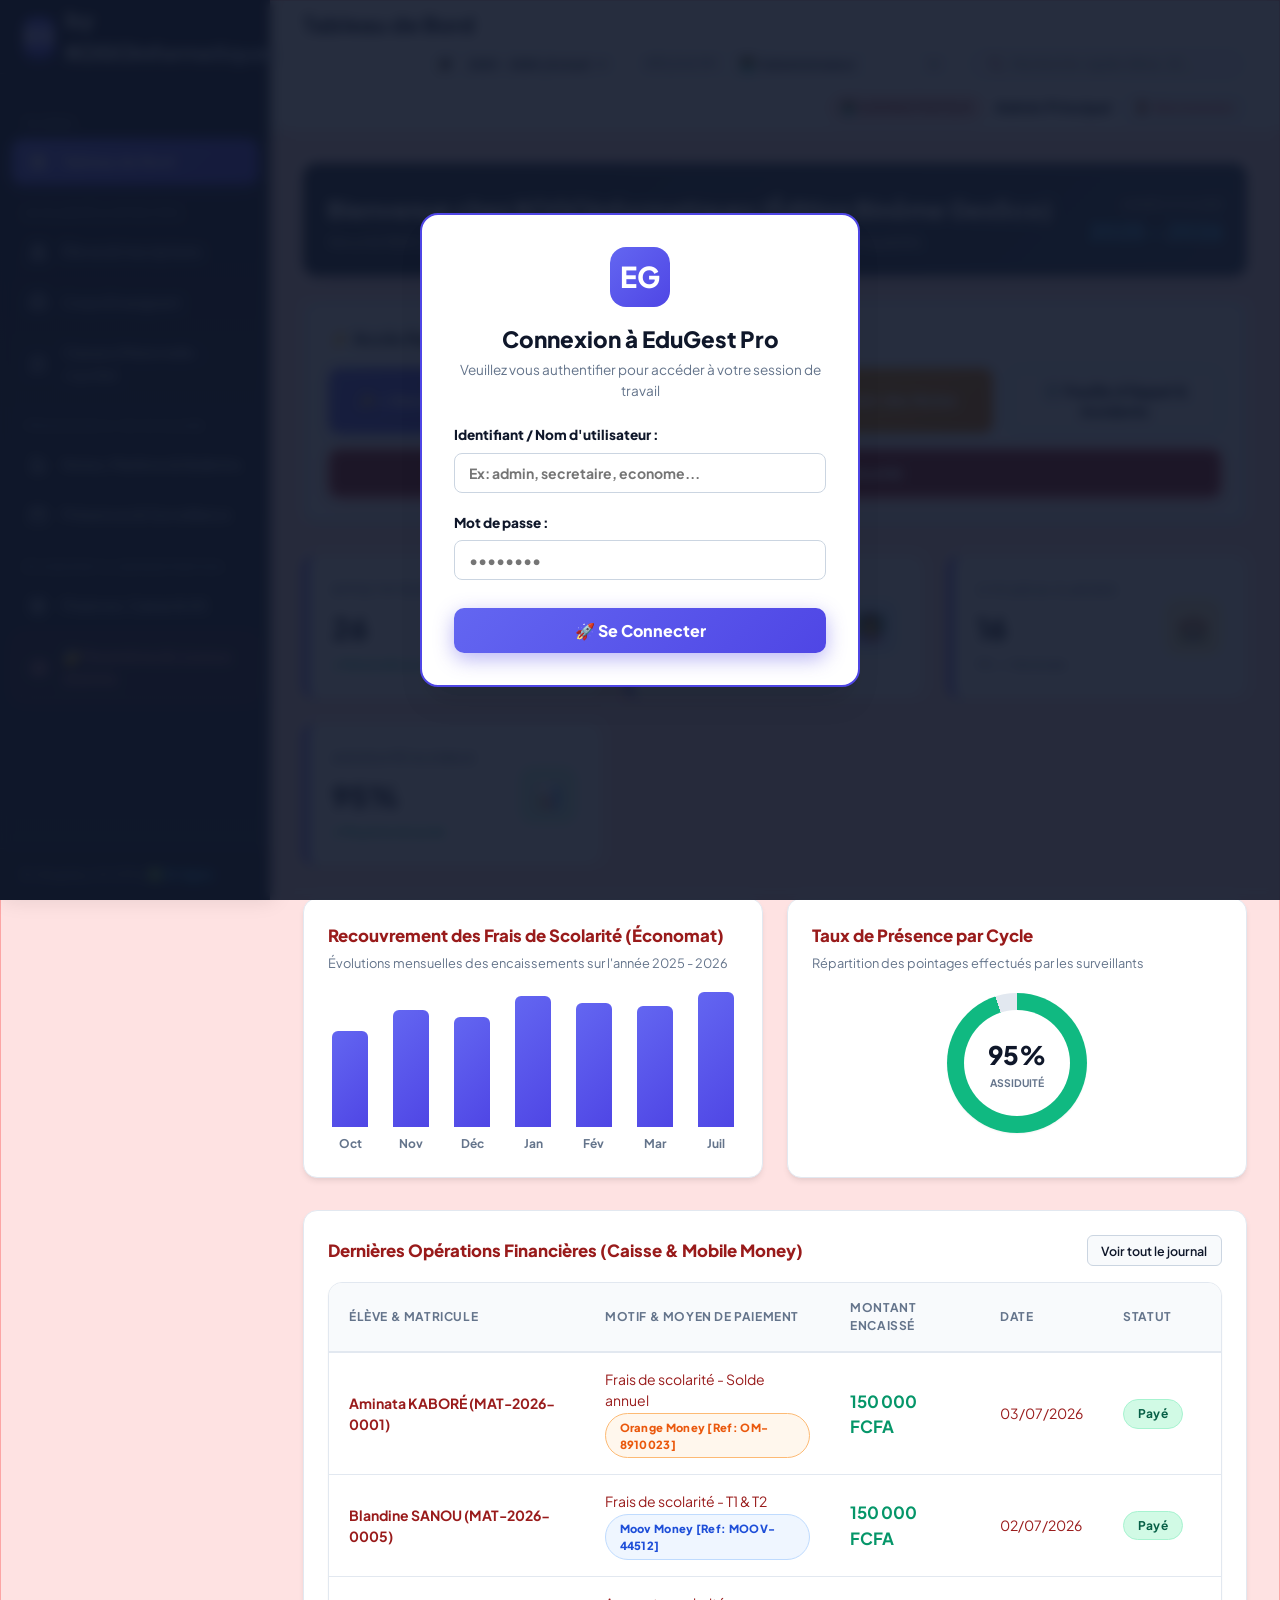
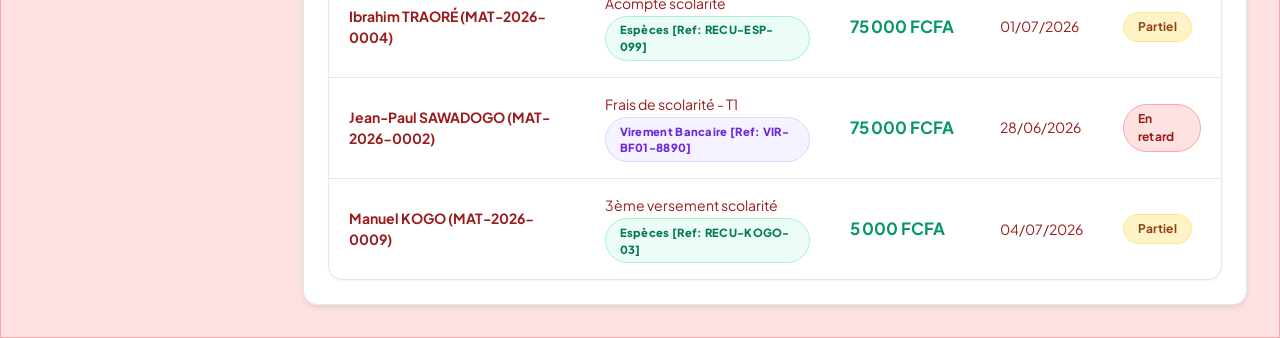
==== commit 7f6274e6: "Migrer vers MariaDB, sécuriser RBAC, licence signée et multi-postes - Base de données : remplacement" ====
--- a/index.html
+++ b/index.html
@@ -54,7 +54,7 @@
         </a>
         
         <!-- ONGLET STRICTEMENT RÉSÉRVÉ À L'ADMINISTRATEUR GÉNÉRAL -->
-        <a href="#" class="nav-item btn-admin-only" data-view="settings" style="border:1px dashed #ef4444; background:rgba(239, 68, 68, 0.08); color:#fca5a5;">
+        <a href="#" class="nav-item btn-direction-edit" data-view="settings" style="border:1px dashed #ef4444; background:rgba(239, 68, 68, 0.08); color:#fca5a5;">
           <svg class="nav-icon" fill="none" stroke="currentColor" viewBox="0 0 24 24"><path stroke-linecap="round" stroke-linejoin="round" stroke-width="2" d="M10.325 4.317c.426-1.756 2.924-1.756 3.35 0a1.724 1.724 0 002.573 1.066c1.543-.94 3.31.826 2.37 2.37a1.724 1.724 0 001.065 2.572c1.756.426 1.756 2.924 0 3.35a1.724 1.724 0 00-1.066 2.573c.94 1.543-.826 3.31-2.37 2.37a1.724 1.724 0 00-2.572 1.065c-.426 1.756-2.924 1.756-3.35 0a1.724 1.724 0 00-2.573-1.066c-1.543.94-3.31-.826-2.37-2.37a1.724 1.724 0 00-1.065-2.572c-1.756-.426-1.756-2.924 0-3.35a1.724 1.724 0 001.066-2.573c-.94-1.543.826-3.31 2.37-2.37.996.608 2.296.07 2.572-1.065z"></path><path stroke-linecap="round" stroke-linejoin="round" stroke-width="2" d="M15 12a3 3 0 11-6 0 3 3 0 016 0z"></path></svg>
           🔐 Paramètres & Licence (Admin)
         </a>
@@ -74,8 +74,14 @@
         </div>
         
         <div class="header-right">
-          <!-- Bascule rapide facultative (Mode démo) -->
-          <div class="role-selector-container" title="Bascule de test rapide (Mode démo)">
+          <!-- SÉLECTEUR D'ANNÉE SCOLAIRE (données par année : classes & élèves conservés) -->
+          <div class="year-selector-container" title="Les enregistrements (élèves, notes, encaissements) sont gérés par année scolaire. Chaque année conserve ses classes et ses élèves. Basculez pour consulter/éditer une année.">
+            <span style="font-size:0.85rem; font-weight:800;">🎓</span>
+            <select id="year-select" onchange="switchAcademicYear(this.value)" style="width:150px; color:var(--text-main);"></select>
+          </div>
+
+          <!-- Bascule rapide facultative (Mode démo) - Admin uniquement -->
+          <div class="role-selector-container" title="Bascule de test rapide (Mode démo) - Admin uniquement" style="display:none;">
             <span style="font-size:0.75rem; color:var(--text-muted); font-weight:700;">RÔLE ACTIF :</span>
             <select id="role-selector">
               <option value="admin">🧑‍💻 Administrateur</option>
@@ -115,7 +121,7 @@
             </div>
             <div style="text-align:right;">
               <span style="font-size:0.75rem; opacity:0.8;">ANNÉE SCOLAIRE</span>
-              <div style="font-size:1.4rem; font-weight:900; color:#38bdf8;">2025 - 2026</div>
+              <div id="current-year-badge" style="font-size:1.4rem; font-weight:900; color:#38bdf8;">2025 - 2026</div>
             </div>
           </div>
 
@@ -169,7 +175,7 @@
           <div class="grid-2">
             <div class="card">
               <h3 style="font-size:1.05rem; font-weight:800; margin-bottom:0.35rem;">Recouvrement des Frais de Scolarité (Économat)</h3>
-              <p style="font-size:0.8rem; color:var(--text-muted);">Évolutions mensuelles des encaissements sur l'année 2025-2026</p>
+              <p id="finance-year-sub" style="font-size:0.8rem; color:var(--text-muted);">Évolutions mensuelles des encaissements sur l'année 2025-2026</p>
               <div id="chart-revenue-container"></div>
             </div>
             <div class="card">
@@ -222,26 +228,33 @@
             
             <div style="display:flex; gap:0.75rem; flex-wrap:wrap;">
               <button class="btn btn-primary btn-secretaire-only" onclick="openAddStudentModal()" style="font-size:0.95rem; font-weight:800;">✨ + Inscrire un nouvel élève</button>
+              <button class="btn btn-success" onclick="exportStudentsExcel()" title="Exporter la liste des élèves de l'année en cours vers un fichier Excel">📗 Exporter les élèves (Excel)</button>
               <button class="btn btn-warning btn-admin-only" onclick="promoteAllStudents()" title="Passage automatique en fin d'année">🚀 Passage de classe (Fin d'année)</button>
             </div>
           </div>
 
-          <div class="table-container shadow-sm">
-            <table>
-              <thead>
-                <tr>
-                  <th>Matricule & Photo</th>
-                  <th>Nom & Prénom / Naissance</th>
-                  <th>Classe</th>
-                  <th>Cycle</th>
-                  <th>Moy. Passée</th>
-                  <th>Scolarité / Solde</th>
-                  <th>Filiation (Papa & Maman)</th>
-                  <th>Actions & QR</th>
-                </tr>
-              </thead>
-              <tbody id="students-table-body"></tbody>
-            </table>
+          <div style="display:flex; justify-content:space-between; align-items:center; gap:10px; margin-top:0.5rem;">
+            <strong style="font-size:0.95rem;">📋 Liste des élèves <span id="students-count-label" style="color:var(--primary);"></span></strong>
+            <button type="button" class="btn btn-sm btn-secondary" onclick="toggleSection('students-list-box')" title="Afficher / masquer la liste" style="font-weight:800;">🔽 Afficher / Masquer <span id="students-list-box-chev" style="color:var(--primary);">▸</span></button>
+          </div>
+          <div id="students-list-box" style="display:none; margin-top:0.5rem;">
+            <div class="table-container shadow-sm">
+              <table>
+                <thead>
+                  <tr>
+                    <th>Matricule & Photo</th>
+                    <th>Nom & Prénom / Naissance</th>
+                    <th>Classe</th>
+                    <th>Cycle</th>
+                    <th>Moy. Passée</th>
+                    <th>Scolarité / Solde</th>
+                    <th>Filiation (Papa & Maman)</th>
+                    <th>Actions & QR</th>
+                  </tr>
+                </thead>
+                <tbody id="students-table-body"></tbody>
+              </table>
+            </div>
           </div>
         </section>
 
@@ -254,20 +267,26 @@
             </div>
             <button class="btn btn-primary btn-admin-only" onclick="openAddTeacherModal()">✨ + Ajouter un enseignant</button>
           </div>
-          <div class="table-container shadow-sm">
-            <table>
-              <thead>
-                <tr>
-                  <th>Nom de l'Enseignant</th>
-                  <th>Matière Enseignée</th>
-                  <th>Email Professionnel</th>
-                  <th>Téléphone</th>
-                  <th>Classes Assignées</th>
-                  <th>Actions</th>
-                </tr>
-              </thead>
-              <tbody id="teachers-table-body"></tbody>
-            </table>
+          <div style="display:flex; justify-content:space-between; align-items:center; gap:10px;">
+            <strong style="font-size:0.95rem;">📋 Liste des enseignants <span id="teachers-count-label" style="color:var(--primary);"></span></strong>
+            <button type="button" class="btn btn-sm btn-secondary" onclick="toggleSection('teachers-list-box')" title="Afficher / masquer la liste" style="font-weight:800;">🔽 Afficher / Masquer <span id="teachers-list-box-chev" style="color:var(--primary);">▸</span></button>
+          </div>
+          <div id="teachers-list-box" style="display:none; margin-top:0.5rem;">
+            <div class="table-container shadow-sm">
+              <table>
+                <thead>
+                  <tr>
+                    <th>Nom de l'Enseignant</th>
+                    <th>Matière Enseignée</th>
+                    <th>Email Professionnel</th>
+                    <th>Téléphone</th>
+                    <th>Classes Assignées</th>
+                    <th>Actions</th>
+                  </tr>
+                </thead>
+                <tbody id="teachers-table-body"></tbody>
+              </table>
+            </div>
           </div>
         </section>
 
@@ -300,12 +319,13 @@
                 </div>
                 <div style="display:flex; gap:10px; align-items:center;">
                   <div>
-                    <label style="font-size:0.75rem; font-weight:700; color:#64748b;">TRIMESTRE :</label><br>
-                    <select id="grade-trimester-select" class="form-control" style="width:180px; font-weight:800; border:2px solid #4f46e5;" onchange="changeGradeTrimester(this.value)">
-                      <option value="T1">1er Trimestre</option>
-                      <option value="T2">2ème Trimestre</option>
-                      <option value="T3">3ème Trimestre</option>
+                    <label style="font-size:0.75rem; font-weight:700; color:#64748b;">TRIMESTRE DE SAISIE :</label><br>
+                    <select id="grade-trimester-select" class="form-control" style="width:190px; font-weight:900; border:2px solid #4f46e5; color:#0f172a;" onchange="changeGradeTrimester(this.value)" title="Choisissez le trimestre auquel appartiennent les notes que vous saisissez. Chaque trimestre a ses propres notes (T1, T2, T3).">
+                      <option value="T1" style="font-weight:800;">1er Trimestre (T1)</option>
+                      <option value="T2" style="font-weight:800;">2ème Trimestre (T2)</option>
+                      <option value="T3" style="font-weight:800;">3ème Trimestre (T3)</option>
                     </select>
+                    <small style="display:block; margin-top:4px; font-size:0.7rem; color:#4f46e5; font-weight:600;">💡 Les notes saisies sont enregistrées dans le trimestre sélectionné.</small>
                   </div>
                   <div>
                     <label style="font-size:0.75rem; font-weight:700; color:#64748b;">CLASSE :</label><br>
@@ -377,10 +397,12 @@
           </div>
 
           <div id="panel-bulletins-print" class="sub-panel">
-            <div class="filter-toolbar">
+          <div class="filter-toolbar">
               <div class="filter-group">
+                <label style="font-weight:800; font-size:0.9rem;">Classe :</label>
+                <select id="bulletin-class-select" class="form-control" style="width:210px; font-weight:800;"></select>
                 <label style="font-weight:800; font-size:0.9rem;">Sélection Élève :</label>
-                <select id="bulletin-student-select" class="form-control" style="width:340px;"></select>
+                <select id="bulletin-student-select" class="form-control" style="width:300px;"></select>
                 <label style="font-weight:800; font-size:0.9rem; margin-left:0.5rem;">Période :</label>
                 <select id="bulletin-trimester-select" class="form-control" style="width:200px; font-weight:800; border:2px solid #4f46e5;" onchange="bulletinTrimester=this.value;">
                   <option value="T1">1er Trimestre</option>
@@ -390,7 +412,10 @@
                 </select>
                 <button class="btn btn-primary" onclick="generateBulletin()">📄 Générer Bulletin</button>
               </div>
-              <button class="btn btn-secondary" onclick="printBulletin()" title="Imprimer ou Enregistrer en PDF">🖨️ Imprimer / A4 PDF</button>
+              <div style="display:flex; gap:10px;">
+                <button class="btn btn-secondary" onclick="printBulletin()" title="Imprimer le bulletin actuellement affiché" style="font-weight:800;">🖨️ Imprimer / A4 PDF</button>
+                <button class="btn btn-primary" onclick="printClassBulletins()" title="Imprimer d'un coup tous les bulletins de la classe sélectionnée pour la période choisie" style="font-weight:900; box-shadow:0 2px 8px rgba(79,70,229,.35);">📦 Imprimer Tous les Bulletins de la Classe</button>
+              </div>
             </div>
             
             <div id="bulletin-render-area">
@@ -477,40 +502,47 @@
         <section id="view-finance" class="view-section">
           
           <div class="card" style="margin-bottom:2rem; border-left:6px solid #10b981; background:#f8fafc;">
-            <div style="display:flex; justify-content:space-between; align-items:center; margin-bottom:1rem; flex-wrap:wrap; gap:10px;">
-              <div>
-                <h3 style="font-weight:900; font-size:1.15rem; color:#0f172a;">⚙️ Tarifs Dynamiques de Scolarité par Cycle</h3>
-                <p style="font-size:0.85rem; color:#475569;">Modifiez ici les frais de scolarité annuels. Chaque élève inscrit se verra attribuer automatiquement le tarif de son cycle !</p>
-              </div>
-              <button class="btn btn-success btn-econome-only" onclick="saveDynamicFees()" style="font-weight:800;">💾 Enregistrer les nouveaux tarifs</button>
-            </div>
-            <div class="table-container shadow-sm">
-              <table>
-                <thead>
-                  <tr>
-                    <th>Cycle Scolaire</th>
-                    <th>Montant Scolarité Annuelle (FCFA)</th>
-                    <th>Application</th>
-                  </tr>
-                </thead>
-                <tbody id="dynamic-fees-body"></tbody>
-              </table>
+            <button type="button" onclick="toggleDynamicFees()" title="Ouvrir / fermer les tarifs" style="width:100%; border:none; background:transparent; cursor:pointer; text-align:left; padding:0;">
+              <div style="display:flex; justify-content:space-between; align-items:center; flex-wrap:wrap; gap:10px;">
+                <div>
+                  <h3 style="font-weight:900; font-size:1.15rem; color:#0f172a;">⚙️ Tarifs Dynamiques de Scolarité par Cycle <span id="fees-chevron" style="color:#059669; font-size:1rem;">▸</span></h3>
+                  <p style="font-size:0.85rem; color:#475569;">Modifiez ici les frais de scolarité annuels. Chaque élève inscrit se verra attribuer automatiquement le tarif de son cycle !</p>
+                </div>
+                <span class="badge badge-success" style="font-weight:800;">🔽 Cliquer pour ouvrir / fermer</span>
+              </div>
+            </button>
+            <div id="dynamic-fees-collapse" style="display:none; margin-top:0.75rem;">
+              <div style="display:flex; justify-content:flex-end; margin-bottom:0.5rem;">
+                <button class="btn btn-success btn-econome-only" onclick="saveDynamicFees()" style="font-weight:800;">💾 Enregistrer les nouveaux tarifs</button>
+              </div>
+              <div class="table-container shadow-sm">
+                <table>
+                  <thead>
+                    <tr>
+                      <th>Cycle Scolaire</th>
+                      <th>Montant Scolarité Annuelle (FCFA)</th>
+                      <th>Application</th>
+                    </tr>
+                  </thead>
+                  <tbody id="dynamic-fees-body"></tbody>
+                </table>
+              </div>
             </div>
           </div>
 
           <div class="grid-3">
             <div class="card stat-card" style="border-left-color:#10b981;">
               <div class="stat-info">
-                <h3>Recettes Encaisées (T1 & T2)</h3>
-                <div class="stat-value" style="color:#059669;">375 000 FCFA</div>
-                <div class="stat-trend trend-up">↗ Mobile Money & Espèces</div>
+                <h3>Recettes Totales Encaissées</h3>
+                <div class="stat-value" id="stat-fin-received" style="color:#059669;">0 FCFA</div>
+                <div class="stat-trend trend-up" id="stat-fin-received-breakdown">↗ cumul des versements (Orange, Moov, Virement, Espèces)</div>
               </div>
             </div>
             <div class="card stat-card" style="border-left-color:#f59e0b;">
               <div class="stat-info">
                 <h3>Arriérés & Rappels à Émettre</h3>
-                <div class="stat-value" style="color:#d97706;">225 000 FCFA</div>
-                <div class="stat-trend">Concerne 3 élèves</div>
+                <div class="stat-value" id="stat-fin-arrears" style="color:#d97706;">0 FCFA</div>
+                <div class="stat-trend" id="stat-fin-arrears-count">Concerne 0 élève redevable</div>
               </div>
             </div>
             <div class="card stat-card" style="border-left-color:#4f46e5;">
@@ -520,7 +552,10 @@
                   <input type="date" id="fin-start-date" class="form-control" style="padding:2px 6px; font-size:0.75rem;" value="2026-07-01">
                   <input type="date" id="fin-end-date" class="form-control" style="padding:2px 6px; font-size:0.75rem;" value="2026-07-03">
                 </div>
-                <button class="btn btn-sm btn-secondary" style="margin-top:6px; width:100%;" onclick="filterFinancialPeriod()">Filtrer le Bilan</button>
+                <div style="display:flex; gap:6px; margin-top:6px;">
+                  <button class="btn btn-sm btn-secondary" style="flex:1;" onclick="filterFinancialPeriod()">Filtrer le Bilan</button>
+                  <button class="btn btn-sm btn-primary" style="flex:1;" onclick="clearFinancePeriod()">Tout afficher</button>
+                </div>
               </div>
             </div>
           </div>
@@ -533,9 +568,29 @@
                 <p style="font-size:0.8rem; color:#1d4ed8; margin:2px 0 0;">Sélectionnez un élève ci-dessous pour imprimer son état des lieux financier en un clic ou par WhatsApp.</p>
               </div>
               <div style="display:flex; gap:10px; align-items:center; flex-wrap:wrap;">
+                <div>
+                <input type="text" id="a5-student-search" class="form-control" placeholder="🔍 Filtrer nom / prénom / matricule" oninput="filterA5StudentList(this.value)" style="width:280px; font-weight:700; border:2px solid #3b82f6; margin-bottom:4px; font-size:0.8rem;">
                 <select id="a5-student-select" class="form-control" style="width:280px; font-weight:800; border:2px solid #3b82f6;"></select>
+              </div>
                 <button class="btn btn-warning btn-econome-only" onclick="generateA5Reminder('rappel')" style="font-weight:900;">📄 Avis de Rappel (A5)</button>
                 <button class="btn btn-primary btn-econome-only" onclick="generateA5Reminder('redevance')" style="font-weight:900;">📜 Bulletin Redevance / Non-Redevance (A5)</button>
+                <button class="btn btn-danger btn-econome-only" onclick="printAllReminders()" style="font-weight:900;" title="Imprimer une feuille A5 d'avis de rappel pour chaque élève ayant un reste à payer">📤 Imprimer TOUS les rappels (redevables)</button>
+              </div>
+            </div>
+          </div>
+
+          <div class="card" style="margin-bottom:1.5rem; background:#f0fdf4; border:2px solid #22c55e;">
+            <div style="display:flex; justify-content:space-between; align-items:center; flex-wrap:wrap; gap:12px;">
+              <div>
+                <h3 style="font-size:1.1rem; font-weight:900; color:#14532d; margin:0;">📗 Exports Excel — Année scolaire en cours</h3>
+                <p style="font-size:0.8rem; color:#166534; margin:2px 0 0;">Exportez les données de l'année <span id="export-year-label" style="font-weight:900;">(année en cours)</span> en fichier Excel (.xlsx). Sans connexion, un fichier CSV compatible Excel (accents préservés) est généré.</p>
+              </div>
+              <div style="display:flex; gap:10px; align-items:center; flex-wrap:wrap;">
+                <button class="btn btn-success" onclick="exportStudentsExcel()" style="font-weight:800;">🎓 Élèves & Classes</button>
+                <button class="btn btn-success" onclick="exportTransactionsExcel()" style="font-weight:800;">💰 Journal des Encaissements</button>
+                <button class="btn btn-success" onclick="exportFinancialExcel()" style="font-weight:800;">📊 Situation Financière</button>
+                <button class="btn btn-success" onclick="exportParentsExcel()" style="font-weight:800;">☎️ Répertoire Parents</button>
+                <button class="btn btn-primary" onclick="exportYearSummaryExcel()" style="font-weight:800;">🧾 Synthèse Annuelle</button>
               </div>
             </div>
           </div>
@@ -587,32 +642,32 @@
               </div>
             </div>
 
-            <!-- BOÎTIER DE CONFIGURATION DE LA PÉRIODE DE LICENCE (ADMIN SEUL) -->
-            <div style="margin-top:1.25rem; padding-top:1.25rem; border-top:1px dashed #fca5a5; display:flex; align-items:center; justify-content:space-between; flex-wrap:wrap; gap:12px;">
-              <div style="display:flex; align-items:center; gap:10px; flex-wrap:wrap;">
-                <label style="font-size:0.85rem; font-weight:800; color:#991b1b;">⏱️ Période de Validité (Contrat Client) :</label>
-                <select id="set-license-period" class="form-control" style="width:240px; font-weight:800; border:2px solid #fca5a5; color:#7f1d1d; background:white;" onchange="updateLicensePeriodPreview()">
-                  <option value="perpetual">♾️ Perpétuelle (À vie - Illimitée)</option>
-                  <option value="annual" selected>🗓️ Annuelle (1 An / Année Scolaire)</option>
-                  <option value="biennial">📆 Biennale (2 Ans - Renouvelable)</option>
-                  <option value="demo">⏱️ Démo / Essai (6 Mois)</option>
-                  <option value="custom">✏️ Date Personnalisée...</option>
-                </select>
-                <input type="date" id="set-license-custom-date" class="form-control" style="width:160px; display:none; font-weight:700; border:2px solid #fca5a5; background:white;">
-              </div>
-              <button type="button" class="btn btn-sm btn-danger" onclick="saveLicenseConfiguration()" style="font-weight:900; padding:10px 18px; box-shadow:0 4px 12px rgba(239, 68, 68, 0.35);">💾 Appliquer & Verrouiller</button>
+            <!-- BOÎTIER D'INSTALLATION DE LA LICENCE SIGNÉE (ADMIN SEUL) -->
+            <div style="margin-top:1.25rem; padding-top:1.25rem; border-top:1px dashed #fca5a5;">
+              <div style="font-size:0.85rem; font-weight:800; color:#991b1b; margin-bottom:6px;">🔑 Installation du Jeton de Licence :</div>
+              <p style="font-size:0.8rem; color:#7f1d1d; margin:0 0 8px;">Demandez votre jeton de licence à <b>KOGO Informatiques</b> (en indiquant l'ID matériel ci-dessus) puis collez-le ici et cliquez sur « Installer ». Le jeton est signé et verrouillé à ce serveur : il ne peut être copié vers une autre machine, ni falsifié, ni prolongé sans passer par l'éditeur.</p>
+              <div style="display:flex; align-items:flex-start; gap:10px; flex-wrap:wrap;">
+                <textarea id="license-token-input" rows="2" style="flex:1; min-width:280px; font-family:monospace; font-size:0.8rem; border:2px solid #fca5a5; background:white; color:#7f1d1d;" placeholder="Collez ici le jeton de licence reçu de KOGO Informatiques..."></textarea>
+                <button type="button" class="btn btn-sm btn-danger" onclick="installLicenseToken()" style="font-weight:900; padding:10px 18px; box-shadow:0 4px 12px rgba(239, 68, 68, 0.35);">🔑 Installer la Licence</button>
+              </div>
+              <div id="license-install-msg" style="font-size:0.8rem; font-weight:800; margin-top:8px;"></div>
             </div>
           </div>
 
           <!-- CONTRÔLE SÉCURITÉ AFFICHAGE MOTS DE PASSE & INACTIVITÉ -->
           <div class="card" style="margin-bottom:2rem; border-left:6px solid #f59e0b; background:#fffbeb;">
-            <div style="display:flex; justify-content:space-between; align-items:center; flex-wrap:wrap; gap:15px;">
-              <div>
-                <span class="badge badge-warning" style="margin-bottom:6px;">🛡️ Sécurité & Confidentialité du Système</span>
-                <h3 style="font-size:1.15rem; font-weight:900; color:#92400e; margin:0;">Configuration de l'Écran de Connexion & Verrouillage d'Inactivité</h3>
-                <p style="font-size:0.85rem; color:#b45309; margin-top:4px;">En <b>Mode Production (en école)</b>, protégez les données en masquant les identifiants et en activant la fermeture automatique de session après inactivité.</p>
-              </div>
-              <div style="display:flex; align-items:center; gap:12px; flex-wrap:wrap;">
+            <button type="button" onclick="toggleSection('security-box')" title="Ouvrir / fermer" style="width:100%; border:none; background:transparent; cursor:pointer; text-align:left; padding:0;">
+              <div style="display:flex; justify-content:space-between; align-items:center; flex-wrap:wrap; gap:15px;">
+                <div>
+                  <span class="badge badge-warning" style="margin-bottom:6px;">🛡️ Sécurité & Confidentialité du Système</span>
+                  <h3 style="font-size:1.15rem; font-weight:900; color:#92400e; margin:0;">Configuration de l'Écran de Connexion &amp; Verrouillage d'Inactivité <span id="security-box-chev" style="color:#d97706; font-size:1rem;">▸</span></h3>
+                  <p style="font-size:0.85rem; color:#b45309; margin-top:4px;">En <b>Mode Production (en école)</b>, protégez les données en masquant les identifiants et en activant la fermeture automatique de session après inactivité.</p>
+                </div>
+                <span style="background:#fef3c7; color:#92400e; font-size:0.75rem; font-weight:800; padding:4px 12px; border-radius:20px;">🔽 Ouvrir / Fermer</span>
+              </div>
+            </button>
+            <div id="security-box" style="display:none; margin-top:0.25rem;">
+              <div style="display:flex; align-items:center; gap:12px; flex-wrap:wrap; margin-top:0.75rem; border-top:1px dashed #fbd38d; padding-top:0.75rem;">
                 <div>
                   <label style="font-size:0.75rem; font-weight:800; color:#92400e; display:block; margin-bottom:2px;">👁️ Aide de Connexion :</label>
                   <select id="set-login-security-mode" class="form-control" style="width:230px; font-weight:800; border:2px solid #fbd38d; background:white; color:#92400e;" onchange="toggleLoginSecurityMode()">
@@ -636,41 +691,54 @@
           </div>
 
           <div class="card" style="margin-bottom:2rem;">
-            <div style="display:flex; justify-content:space-between; align-items:center; margin-bottom:1rem;">
-              <div>
-                <h3 style="font-size:1.15rem; font-weight:800;">👥 Comptes et Profils Utilisateurs (RBAC)</h3>
-                <p style="font-size:0.85rem; color:var(--text-muted);">Gérez les identifiants de connexion et droits d'accès de chaque membre de l'école.</p>
-              </div>
-              <button class="btn btn-primary btn-admin-only" onclick="openAddUserModal()">✨ + Créer un profil utilisateur</button>
-            </div>
-            <div class="table-container shadow-sm">
-              <table>
-                <thead>
-                  <tr>
-                    <th>Nom du Membre & Email</th>
-                    <th>Rôle Assigné</th>
-                    <th>Identifiant (Username)</th>
-                    <th>Mot de passe</th>
-                    <th>Statut</th>
-                    <th>Action</th>
-                  </tr>
-                </thead>
-                <tbody id="users-table-body"></tbody>
-              </table>
+            <button type="button" onclick="toggleSection('rbac-box')" title="Ouvrir / fermer" style="width:100%; border:none; background:transparent; cursor:pointer; text-align:left; padding:0;">
+              <div style="display:flex; justify-content:space-between; align-items:center; flex-wrap:wrap; gap:10px;">
+                <div>
+                  <h3 style="font-size:1.15rem; font-weight:800;">👥 Comptes et Profils Utilisateurs (RBAC) <span id="rbac-box-chev" style="color:var(--primary); font-size:1rem;">▸</span></h3>
+                  <p style="font-size:0.85rem; color:var(--text-muted);">Gérez les identifiants de connexion et droits d'accès de chaque membre de l'école.</p>
+                </div>
+                <span style="background:#eef2ff; color:#4f46e5; font-size:0.75rem; font-weight:800; padding:4px 12px; border-radius:20px;">🔽 Ouvrir / Fermer</span>
+              </div>
+            </button>
+            <div id="rbac-box" style="display:none; margin-top:0.75rem;">
+              <div style="display:flex; justify-content:flex-end; margin-bottom:0.5rem;">
+                <button class="btn btn-primary btn-admin-only" onclick="openAddUserModal()">✨ + Créer un profil utilisateur</button>
+              </div>
+              <div class="table-container shadow-sm">
+                <table>
+                  <thead>
+                    <tr>
+                      <th>Nom du Membre & Email</th>
+                      <th>Rôle Assigné</th>
+                      <th>Identifiant (Username)</th>
+                      <th>Mot de passe</th>
+                      <th>Statut</th>
+                      <th>Action</th>
+                    </tr>
+                  </thead>
+                  <tbody id="users-table-body"></tbody>
+                </table>
+              </div>
             </div>
           </div>
 
           <!-- CONFIGURATION DIRECTION ET SIGNATAIRES PAR CYCLE -->
           <div class="card" style="margin-bottom:2rem; border-left:6px solid #4f46e5;">
-            <div style="display:flex; justify-content:space-between; align-items:center; flex-wrap:wrap; gap:10px; margin-bottom:1rem; border-bottom:1px solid #e2e8f0; padding-bottom:0.75rem;">
-              <div>
-                <h3 style="font-size:1.15rem; font-weight:900; margin:0; color:#1e1b4b;">👔 Direction et Signataires Officiels par Cycle</h3>
-                <p style="font-size:0.85rem; color:var(--text-muted); margin-top:4px;">Chaque cycle scolaire (Maternelle, Primaire, Collège, Lycée) possède son propre Directeur. Le logiciel signera automatiquement les actes selon la classe de l'élève !</p>
-              </div>
-              <button type="button" class="btn btn-primary btn-sm btn-admin-only" onclick="saveDirectorsConfiguration()" style="font-weight:800;">💾 Enregistrer les Directeurs</button>
-            </div>
+            <button type="button" onclick="toggleSection('directors-box')" title="Ouvrir / fermer" style="width:100%; border:none; background:transparent; cursor:pointer; text-align:left; padding:0;">
+              <div style="display:flex; justify-content:space-between; align-items:center; flex-wrap:wrap; gap:10px;">
+                <div>
+                  <h3 style="font-size:1.15rem; font-weight:900; margin:0; color:#1e1b4b;">👔 Direction et Signataires Officiels par Cycle <span id="directors-box-chev" style="color:#4f46e5; font-size:1rem;">▸</span></h3>
+                  <p style="font-size:0.85rem; color:var(--text-muted); margin-top:4px;">Chaque cycle scolaire (Maternelle, Primaire, Collège, Lycée) possède son propre Directeur. Le logiciel signera automatiquement les actes selon la classe de l'élève !</p>
+                </div>
+                <span style="background:#eef2ff; color:#4f46e5; font-size:0.75rem; font-weight:800; padding:4px 12px; border-radius:20px;">🔽 Ouvrir / Fermer</span>
+              </div>
+            </button>
             
-            <div class="grid-4" style="gap:1rem;">
+            <div id="directors-box" style="display:none; margin-top:0.75rem; border-top:1px solid #e2e8f0; padding-top:0.75rem;">
+              <div style="display:flex; justify-content:flex-end; margin-bottom:0.75rem;">
+                <button type="button" class="btn btn-primary btn-sm btn-admin-only" onclick="saveDirectorsConfiguration()" style="font-weight:800;">💾 Enregistrer les Directeurs</button>
+              </div>
+              <div class="grid-4" style="gap:1rem;">
               <div class="form-group" style="margin-bottom:0; background:#f8fafc; padding:10px; border-radius:8px; border:1px solid #cbd5e1;">
                 <label class="form-label" style="font-weight:900; color:#4f46e5; margin-bottom:4px;">👶 Maternelle (PS à GS)</label>
                 <input type="text" id="set-dir-maternelle" class="form-control" style="font-weight:800; color:#1e293b;" value="Mme Aminata KINDA">
@@ -692,19 +760,75 @@
                 <span style="font-size:0.7rem; color:#64748b; display:block; margin-top:4px;">Titre : Proviseur Lycée</span>
               </div>
             </div>
+            </div>
+          </div>
+
+          <div class="card" style="margin-bottom:2rem; border-left:6px solid #4f46e5; background:#f8fafc;">
+            <button type="button" onclick="toggleSection('responsables-box')" title="Ouvrir / fermer" style="width:100%; border:none; background:transparent; cursor:pointer; text-align:left; padding:0;">
+              <div style="display:flex; justify-content:space-between; align-items:center; flex-wrap:wrap; gap:10px;">
+                <div>
+                  <h3 style="font-weight:900; font-size:1.15rem; color:#0f172a;">👥 Registre des Responsables &amp; Signataires <span id="responsables-box-chev" style="color:#4f46e5; font-size:1rem;">▸</span></h3>
+                  <p style="font-size:0.85rem; color:#475569;">Directeur, Secrétaires, Économe, Censeur, Professeurs Principaux... : leurs <b>noms, contacts et cachets</b> sont imprimés en bas des actes (bulletins, reçus de caisse, avis A5, attestations). Modifiez-les librement, une seule fois, ils s'appliquent partout.</p>
+                </div>
+                <span style="background:#eef2ff; color:#4f46e5; font-size:0.75rem; font-weight:800; padding:4px 12px; border-radius:20px;">🔽 Ouvrir / Fermer</span>
+              </div>
+            </button>
+            <div id="responsables-box" style="display:none; margin-top:0.75rem;">
+              <div style="display:flex; justify-content:flex-end; gap:10px; margin-bottom:0.5rem;">
+                <button class="btn btn-secondary btn-direction-edit" onclick="addResponsableRow()" style="font-weight:800;">➕ Ajouter un responsable</button>
+                <button class="btn btn-primary btn-direction-edit" onclick="saveResponsablesConfiguration()" style="font-weight:800;">💾 Enregistrer les signataires</button>
+              </div>
+              <div class="table-container shadow-sm">
+              <table>
+                <thead>
+                  <tr>
+                    <th>Poste (clé)<br><span style="font-weight:400; font-size:0.7rem;">identifie l'acte</span></th>
+                    <th>Titre / Fonction imprimé</th>
+                    <th>Nom &amp; Prénom</th>
+                    <th>Contact<br><span style="font-weight:400; font-size:0.7rem;">Tél / E-mail</span></th>
+                    <th>Cachet (texte imprimé)</th>
+                    <th style="text-align:center;">Actif</th>
+                    <th></th>
+                  </tr>
+                </thead>
+                <tbody id="responsables-body"></tbody>
+              </table>
+              <datalist id="resp-tag-options"></datalist>
+            </div>
+            </div>
           </div>
 
           <div class="grid-2">
             <div class="card">
-              <h3 style="font-size:1.15rem; font-weight:800; margin-bottom:1rem; border-bottom:1px solid var(--border-light); padding-bottom:0.5rem;">Configuration de l'Établissement</h3>
+              <button type="button" onclick="toggleSection('school-config-box')" title="Ouvrir / fermer" style="width:100%; border:none; background:transparent; cursor:pointer; text-align:left; padding:0;">
+                <div style="display:flex; justify-content:space-between; align-items:center; flex-wrap:wrap; gap:10px;">
+                  <h3 style="font-size:1.15rem; font-weight:800; margin:0;">Configuration de l'Établissement <span id="school-config-box-chev" style="color:var(--primary); font-size:1rem;">▸</span></h3>
+                  <span style="background:#eef2ff; color:#4f46e5; font-size:0.75rem; font-weight:800; padding:4px 12px; border-radius:20px;">🔽 Ouvrir / Fermer</span>
+                </div>
+              </button>
+              <div id="school-config-box" style="display:none; margin-top:0.75rem; border-top:1px solid var(--border-light); padding-top:0.75rem;">
               <form id="form-settings" onsubmit="saveSettings(event)">
                 <div class="form-group">
                   <label class="form-label">Nom du Lycée / Groupe Scolaire</label>
                   <input type="text" id="set-school-name" class="form-control" value="Lycée & Groupe Scolaire Saint-EMMANUEL">
                 </div>
+                                <div class="form-group">
+                  <label class="form-label">Logo du Lycée / École</label>
+                  <div style="display:flex; gap:10px; align-items:center; flex-wrap:wrap;">
+                    <div id="set-school-logo-preview" style="width:48px; height:48px; border:1px dashed #cbd5e1; border-radius:8px; display:flex; align-items:center; justify-content:center; background:#f8fafc;">🎓</div>
+                    <input type="text" id="set-school-logo" class="form-control" placeholder="🎓 Emoji (ex: 🎓, 🏫) ou collez une URL/une image (Parcourir ci-dessous)">
+                    <input type="file" id="set-school-logo-file" accept="image/*" class="form-control" style="font-size:0.75rem; max-width:200px;" onchange="handleSchoolLogoSelect(event)" title="Choisir un fichier image (PNG/JPG, converti en base64)">
+                  </div>
+                </div>
                 <div class="form-group">
-                  <label class="form-label">Devise officielle du Pays / École</label>
-                  <input type="text" id="set-school-motto" class="form-control" value="Unité - Progrès - Justice">
+                  <label class="form-label">Devise de l'Établissement / École</label>
+                  <input type="text" id="set-school-motto" class="form-control" value="La Patrie Ou La Mort, Nous Vaincrons">
+                  <small style="font-size:0.7rem; color:#64748b;">S'imprime sur tous les documents (bulletin, reçus, A5, carte élève).</small>
+                </div>
+                <div class="form-group">
+                  <label class="form-label">Devise Nationale (du Pays)</label>
+                  <input type="text" id="set-country-motto" class="form-control" value="La Patrie Ou La Mort, Nous Vaincrons">
+                  <small style="font-size:0.7rem; color:#64748b;">S'affiche sous le nom du pays sur le bulletin officiel.</small>
                 </div>
                 <div class="form-group">
                   <label class="form-label">Année Scolaire en cours</label>
@@ -712,6 +836,7 @@
                 </div>
                 <button type="submit" class="btn btn-primary btn-admin-only">Enregistrer les modifications</button>
               </form>
+              </div>
             </div>
 
             <div class="card">
@@ -779,7 +904,7 @@
           <div style="display:flex; gap:1rem;">
             <div class="form-group" style="flex:1;">
               <label class="form-label">Cycle Scolaire *</label>
-              <select id="stu-cycle" class="form-control" required>
+              <select id="stu-cycle" class="form-control" required onchange="populateClassSelect('stu-class', this.value, false); updateStudentFeePreview(this.value);">
                 <option value="maternelle">Maternelle (PS, MS, GS)</option>
                 <option value="primaire">Primaire (CP1 au CM2)</option>
                 <option value="college">Collège (6ème à 3ème)</option>
@@ -868,9 +993,12 @@
           </div>
 
         </div>
-        <div class="modal-footer">
+<div class="modal-footer">
+          <label style="display:flex; align-items:center; gap:6px; font-size:0.85rem; font-weight:700; color:#059669; margin-right:auto; cursor:pointer; background:#ecfdf5; padding:6px 12px; border-radius:8px; border:1px solid #86efac;">
+            <input type="checkbox" id="stu-continue" checked> 🔁 Continuer &amp; inscrire un autre élève
+          </label>
           <button type="button" class="btn btn-secondary" onclick="closeAddStudentModal()">Annuler</button>
-          <button type="submit" class="btn btn-primary">Valider l'inscription & Matricule</button>
+          <button type="submit" class="btn btn-primary">Valider l'inscription &amp; Matricule</button>
         </div>
       </form>
     </div>
@@ -1042,7 +1170,8 @@
         <div class="modal-body">
           <div class="form-group">
             <label class="form-label">Sélectionner l'Élève *</label>
-            <select id="pay-student" class="form-control" required></select>
+            <input type="text" id="pay-student-search" class="form-control" placeholder="🔍 Taper le nom, prénom ou matricule pour filtrer la liste..." oninput="filterPayStudentList(this.value)" style="margin-bottom:6px; font-weight:700;">
+            <select id="pay-student" class="form-control" required style="max-height:180px;"></select>
           </div>
 
           <!-- CALCULATEUR DE MONNAIE À RENDRE ET CUMUL -->
@@ -1137,6 +1266,9 @@
 
   <!-- CONTENEUR DE TOASTS -->
   <div id="toast-container" class="toast-container"></div>
+
+  <!-- ZONE CACHÉE D'IMPRESSION GROUPÉE (bulletins de toute une classe) -->
+  <div id="print-cache" aria-hidden="true"></div>
 
   <script src="app.js?v=14.0"></script>
   <script>
--- a/styles.css
+++ b/styles.css
@@ -205,17 +205,19 @@
 }
 
 .header {
-  height: var(--header-height);
+  min-height: var(--header-height);
   background-color: var(--bg-card);
   border-bottom: 1px solid var(--border-light);
   display: flex;
   align-items: center;
   justify-content: space-between;
-  padding: 0 2rem;
+  padding: 0.5rem 2rem;
   position: sticky;
   top: 0;
   z-index: 40;
   box-shadow: var(--shadow-sm);
+  flex-wrap: wrap;
+  gap: 0.35rem 1.25rem;
 }
 
 .header-left {
@@ -233,7 +235,27 @@
 .header-right {
   display: flex;
   align-items: center;
-  gap: 1.25rem;
+  gap: 0.75rem;
+  flex-wrap: wrap;
+  justify-content: flex-end;
+}
+
+/* Sélecteur d'Année Scolaire (compact, pilule) */
+.year-selector-container {
+  display: flex;
+  align-items: center;
+  gap: 6px;
+  background: #f8fafc;
+  border: 1px solid var(--border);
+  border-radius: 30px;
+  padding: 4px 10px;
+}
+
+.year-selector-container select {
+  border: none;
+  background: transparent;
+  font-weight: 800;
+  padding: 2px 4px;
 }
 
 /* Simulateur de Rôle */
@@ -266,6 +288,8 @@
   border-radius: 25px;
   padding: 0.45rem 1.25rem;
   width: 280px;
+  flex: 0 1 auto;
+  min-width: 170px;
   transition: var(--transition);
 }
 .search-bar:focus-within {
@@ -795,7 +819,10 @@
   color: #0f172a;
 }
 .a5-header {
-  text-align: center;
+  display: flex;
+  align-items: center;
+  justify-content: center;
+  gap: 12px;
   border-bottom: 2px solid #0f172a;
   padding-bottom: 10px;
   margin-bottom: 15px;
@@ -822,33 +849,154 @@
 .bulletin-preview {
   width: 210mm;
   min-height: 297mm;
-  padding: 20mm;
+  padding: 18mm 16mm 14mm;
   margin: 1rem auto;
-  background: white;
-  border: 2px solid #0f172a;
+  background: linear-gradient(180deg, #ffffff 0%, #f8fafc 100%);
+  border: 3px solid #0f172a;
   box-shadow: var(--shadow-xl);
   color: #0f172a;
   position: relative;
+  font-family: "Segoe UI", Tahoma, Geneva, Verdana, sans-serif;
 }
 .bulletin-header-top {
-  display: flex;
-  justify-content: space-between;
-  align-items: flex-start;
+  display: grid;
+  grid-template-columns: 1fr auto 1fr;
+  align-items: center;
+  gap: 16px;
   border-bottom: 3px double #0f172a;
-  padding-bottom: 15px;
-  margin-bottom: 20px;
-}
-.bulletin-school-col { text-align: left; font-size: 10pt; }
-.bulletin-motto-col { text-align: right; font-size: 10pt; }
+  padding-bottom: 12px;
+  margin-bottom: 18px;
+}
+.bulletin-school-col { text-align: left; font-size: 10pt; min-width: 0; }
+.bulletin-logo-col { justify-self: center; }
+.bulletin-motto-col { text-align: right; font-size: 10pt; min-width: 0; overflow-wrap: break-word; }
 .bulletin-motto-col strong { font-size: 11pt; display: block; text-transform: uppercase; }
+.bulletin-header-top h2 { word-break: break-word; }
 .bulletin-student-box {
   border: 2px solid #0f172a;
-  padding: 15px;
+  padding: 15px 18px;
+  border-radius: 10px;
+  margin-bottom: 18px;
+  display: flex;
+  justify-content: space-between;
+  gap: 16px;
+  background: linear-gradient(180deg, #f8fafc 0%, #eef2ff 100%);
+}
+.bulletin-student-box > div {
+  flex: 1;
+  min-width: 0;
+}
+.bulletin-student-box h3 {
+  margin: 4px 0 6px;
+  letter-spacing: 0.02em;
+}
+.bulletin-preview .table-container {
+  border: 2px solid #0f172a;
   border-radius: 8px;
-  margin-bottom: 20px;
+  overflow: hidden;
+  background: white;
+}
+.bulletin-preview table {
+  width: 100%;
+  border-collapse: collapse;
+}
+.bulletin-preview th,
+.bulletin-preview td {
+  border: 1px solid #0f172a;
+  vertical-align: middle;
+}
+.bulletin-preview thead th {
+  font-size: 0.72rem;
+  text-transform: uppercase;
+  letter-spacing: 0.04em;
+  background: #e2e8f0;
+  color: #0f172a;
+  padding: 8px 6px;
+}
+.bulletin-preview tbody td {
+  font-size: 0.77rem;
+  padding: 7px 6px;
+}
+.bulletin-preview .summary-card {
   display: flex;
   justify-content: space-between;
-  background: #f8fafc;
+  align-items: center;
+  gap: 18px;
+  margin-top: 16px;
+  padding: 12px 16px;
+  background: linear-gradient(180deg, #f8fafc 0%, #f1f5f9 100%);
+  border: 2px solid #0f172a;
+  border-radius: 10px;
+}
+.bulletin-preview .summary-card > div {
+  flex: 1;
+}
+.bulletin-preview .signature-row {
+  display: flex;
+  justify-content: space-between;
+  align-items: flex-end;
+  gap: 12px;
+  margin-top: 22px;
+  padding-top: 10px;
+}
+.bulletin-preview .signature-block {
+  width: 42%;
+  text-align: center;
+  padding-top: 10px;
+}
+.bulletin-preview .signature-line {
+  height: 62px;
+  border: 1px dashed #94a3b8;
+  border-radius: 8px;
+  display: flex;
+  align-items: center;
+  justify-content: center;
+  color: #64748b;
+  font-size: 0.72rem;
+  margin-top: 8px;
+  background: rgba(255,255,255,0.7);
+}
+.bulletin-preview .director-stamp {
+  width: 120px;
+  height: 60px;
+  border: 2px solid #4f46e5;
+  border-radius: 50%;
+  display: flex;
+  align-items: center;
+  justify-content: center;
+  margin: 8px auto 0;
+  font-size: 0.72rem;
+  font-weight: 800;
+  color: #4f46e5;
+  transform: rotate(-5deg);
+  background: rgba(79, 70, 229, 0.04);
+}
+.bulletin-preview .official-badge {
+  display: inline-block;
+  padding: 5px 12px;
+  background: #0f172a;
+  color: white;
+  font-size: 0.72rem;
+  font-weight: 800;
+  border-radius: 6px;
+  letter-spacing: 0.04em;
+}
+@media (max-width: 900px) {
+  .bulletin-preview {
+    width: 100%;
+    min-height: auto;
+    padding: 20px;
+  }
+  .bulletin-header-top,
+  .bulletin-student-box,
+  .summary-card,
+  .signature-row {
+    display: block;
+  }
+  .bulletin-preview .signature-block {
+    width: 100%;
+    margin-bottom: 14px;
+  }
 }
 
 /* Alertes / Notifications */
@@ -882,6 +1030,7 @@
 }
 
 /* --- STYLES D'IMPRESSION DÉDIÉS --- */
+@page { margin: 8mm; }
 @media print {
   body { background: white !important; margin: 0; padding: 0; }
   .sidebar, .header, .filter-toolbar, .btn, .nav-menu, .role-selector-container, .no-print, .section-switcher { display: none !important; }
@@ -891,9 +1040,59 @@
   .view-section.active-print { display: block !important; }
   .sub-panel { display: none !important; }
   .sub-panel.active { display: block !important; }
+  .bulletin-preview {
+    width: auto !important;
+    min-height: 0 !important;
+    padding: 4mm !important;
+    margin: 0 !important;
+    border: 1px solid #000 !important;
+  }
+  .bulletin-header-top { display: grid !important; }
+  .bulletin-student-box,
+  .summary-card,
+  .signature-row {
+    display: flex !important;
+  }
+  .bulletin-student-box > div:nth-child(2),
+  .bulletin-student-box > div:last-child {
+    text-align: right !important;
+  }
   .print-a5-sheet, .bulletin-preview, .id-card {
     box-shadow: none !important;
     margin: 0 !important;
     border: 1px solid #000 !important;
   }
 }
+
+/* ============ IMPRESSION GROUPÉE DES BULLETINS D'UNE CLASSE ============ */
+#print-cache { display: none !important; }
+
+.bulletin-print-page { page-break-after: always; }
+.bulletin-print-page:last-child { page-break-after: auto; }
+
+@media print {
+  body.print-batch .app-container { display: none !important; }
+  body.print-batch #print-cache {
+    display: block !important;
+    margin: 0;
+    padding: 0;
+    background: white;
+  }
+  body.print-batch .bulletin-print-page {
+    box-shadow: none !important;
+    margin: 0 !important;
+  }
+  body.print-batch .bulletin-print-page .bulletin-preview {
+    border: 1px solid #000 !important;
+    box-shadow: none !important;
+    margin: 0 !important;
+  }
+  /* Feuilles A5 (avis de rappel / lettres redevance) en impression groupée */
+  body.print-batch .a5-print-page { page-break-after: always; }
+  body.print-batch .a5-print-page:last-child { page-break-after: auto; }
+  body.print-batch .a5-print-page .print-a5-sheet {
+    box-shadow: none !important;
+    margin: 0 auto !important;
+    border: 1px solid #000 !important;
+  }
+}
